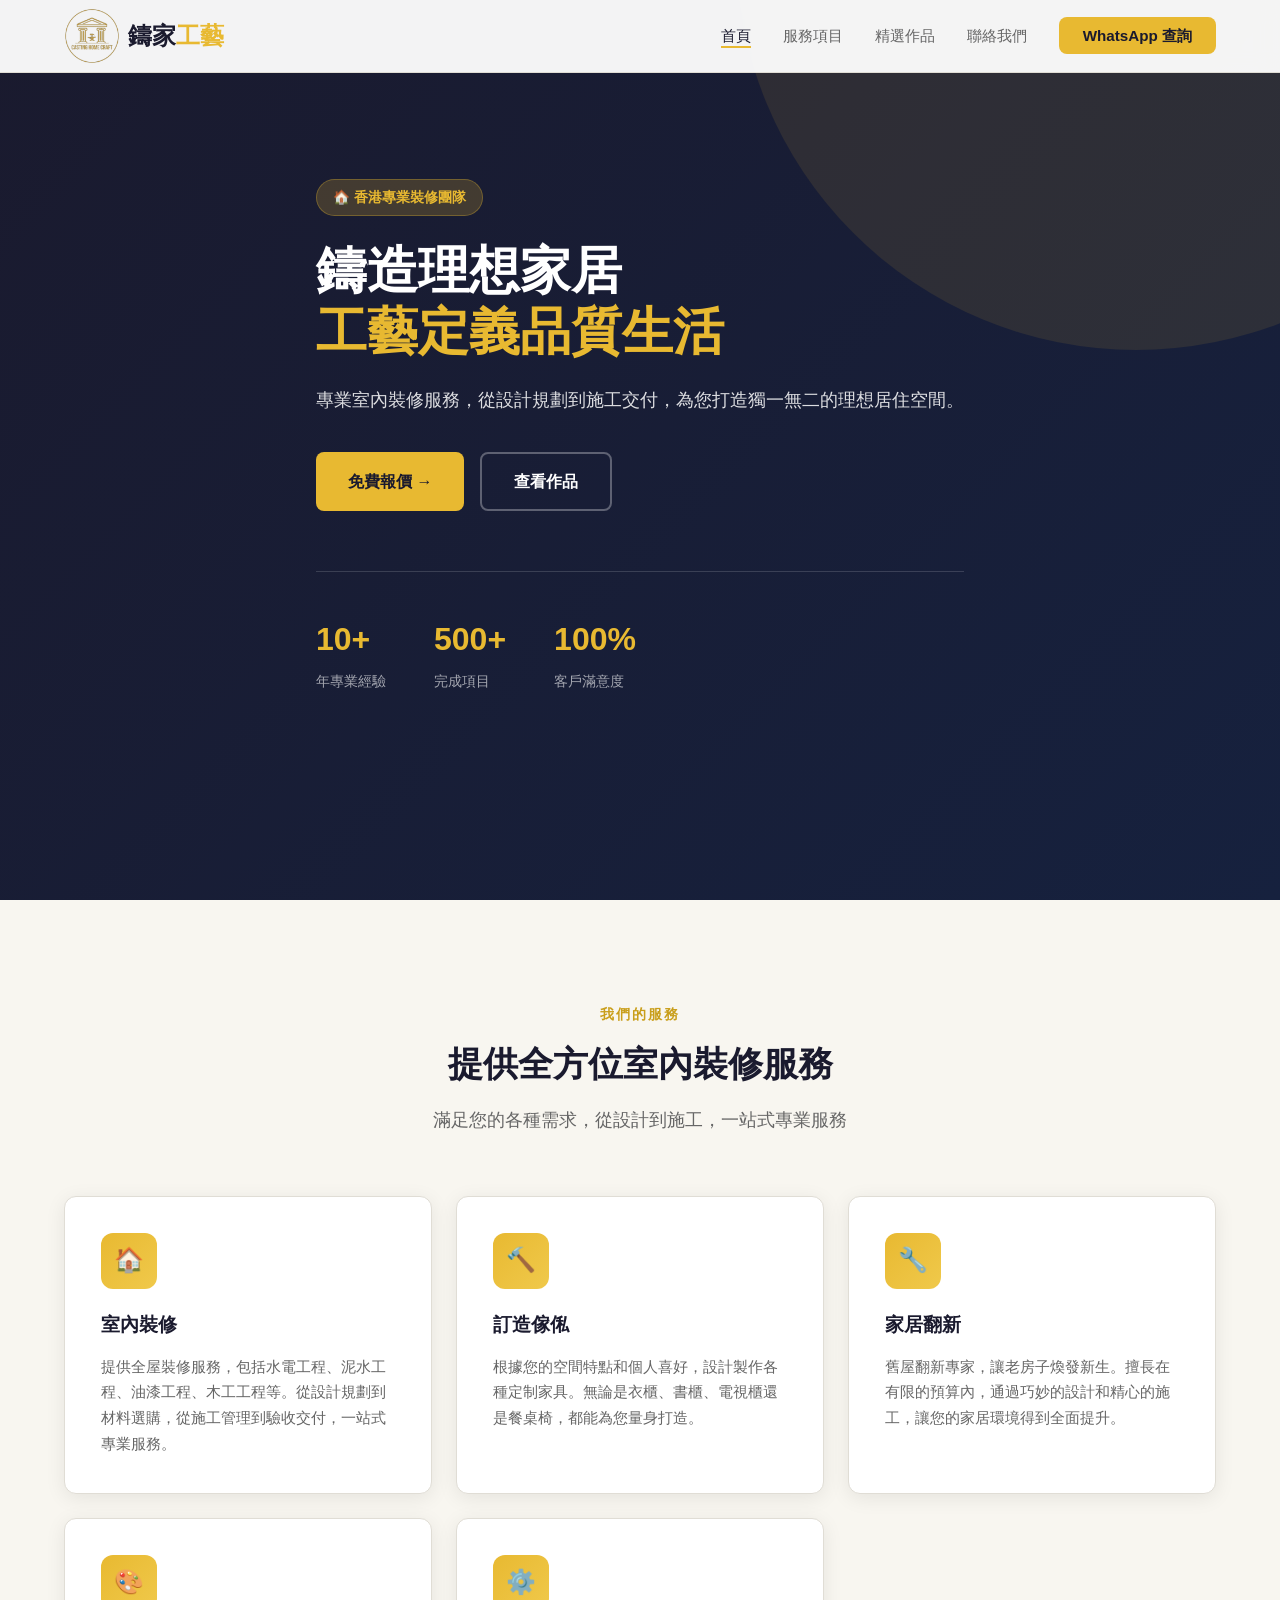
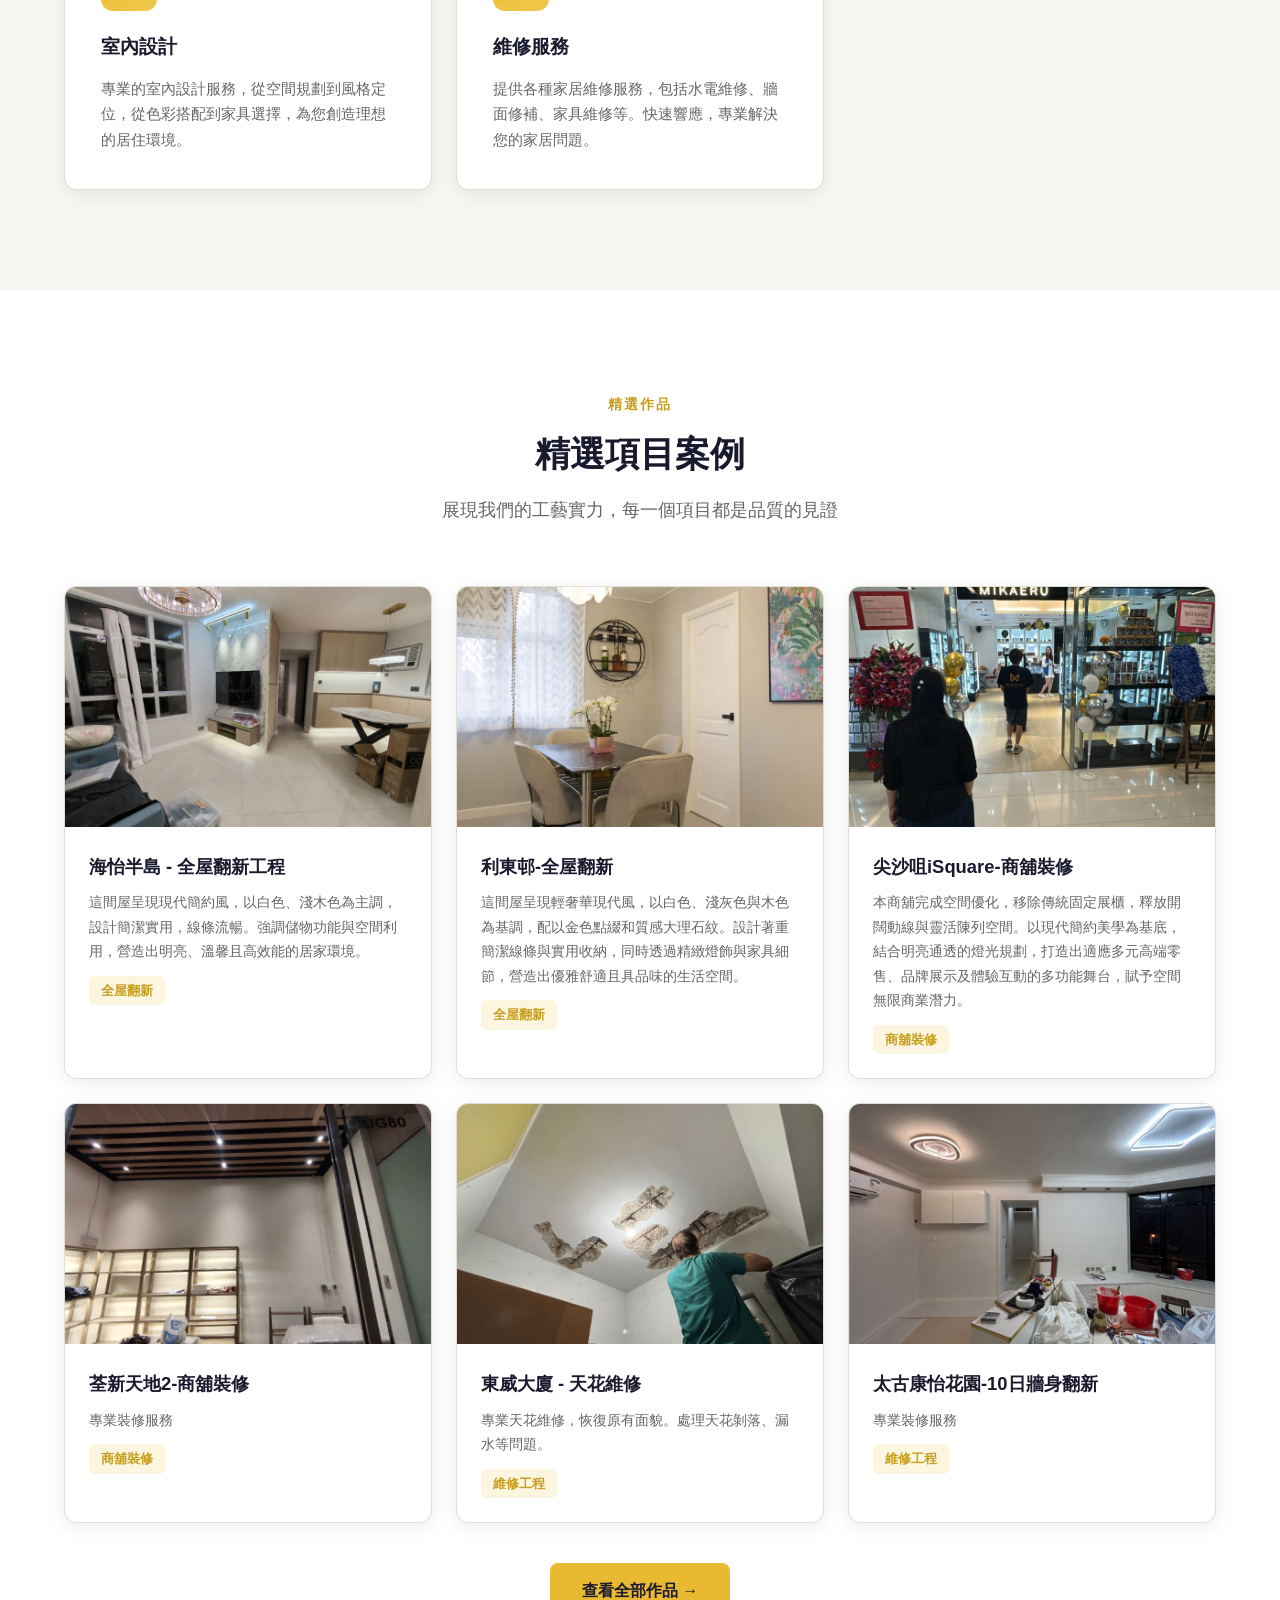
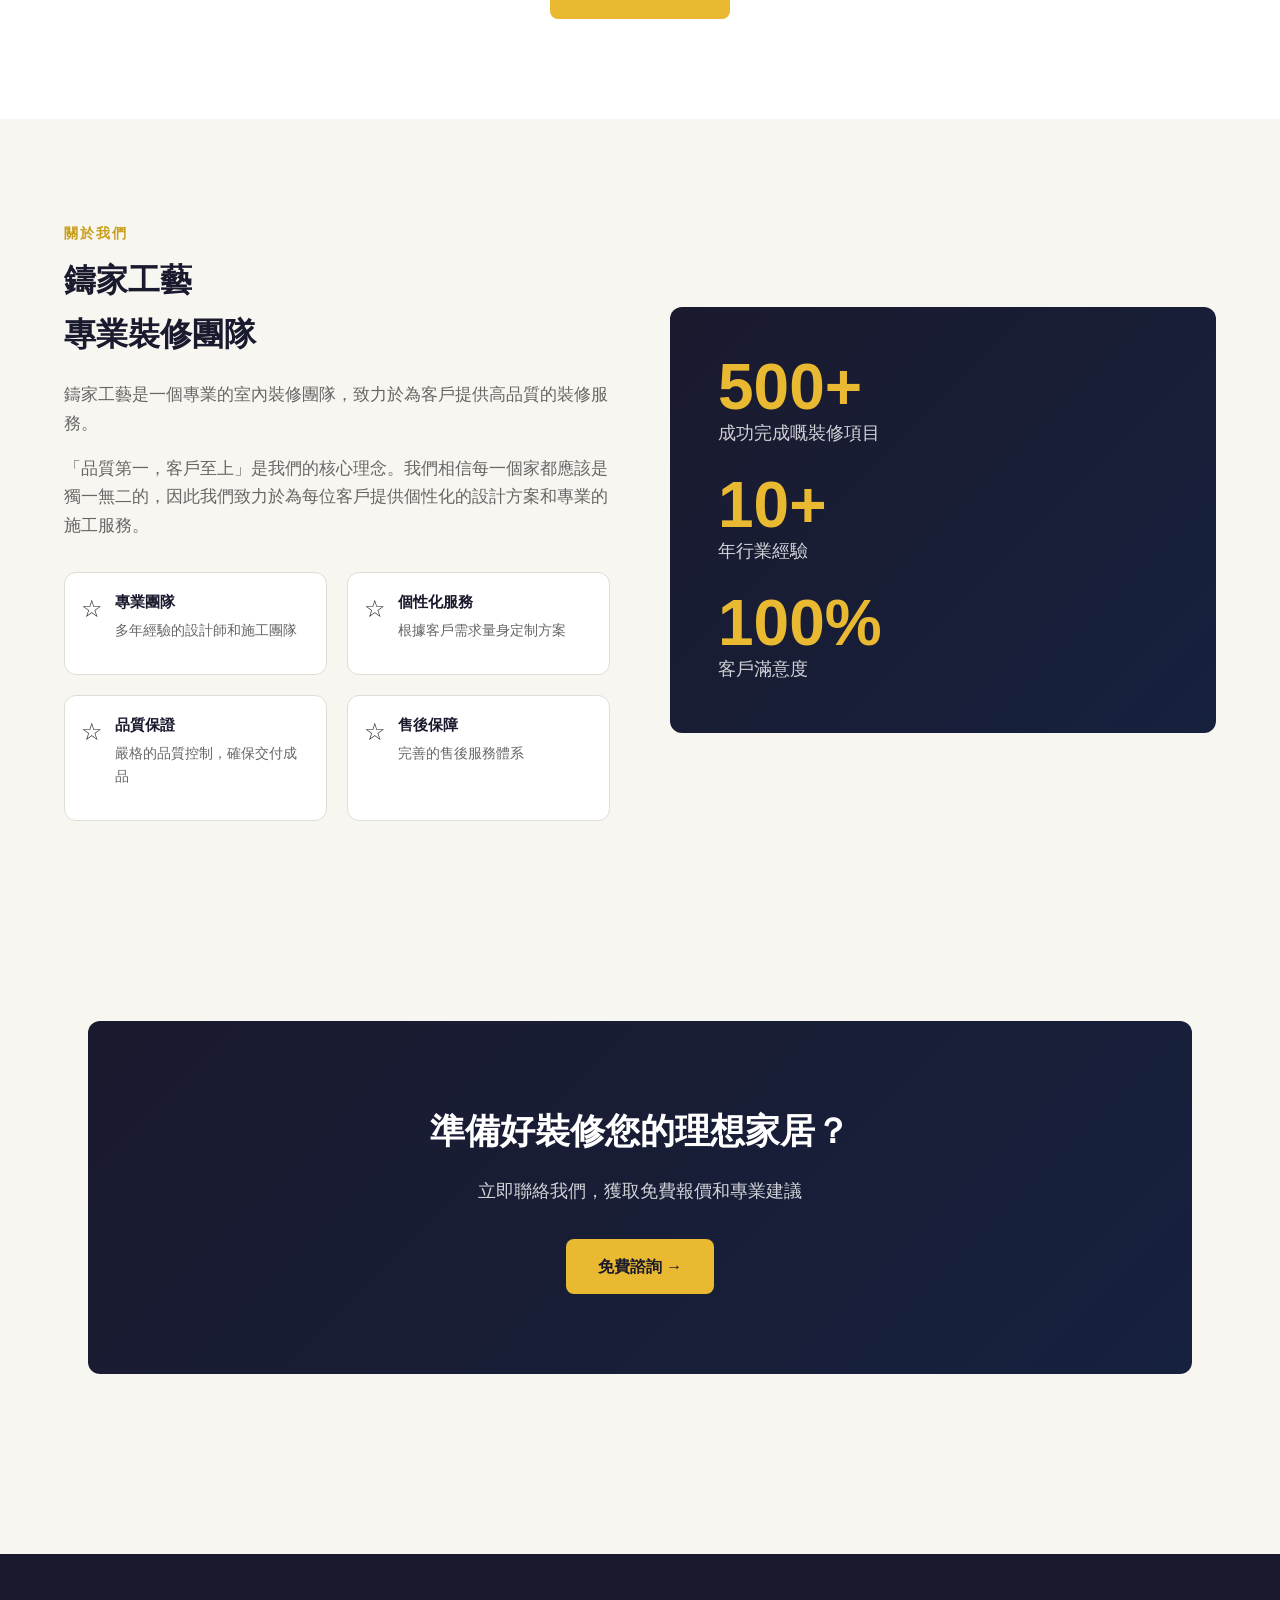
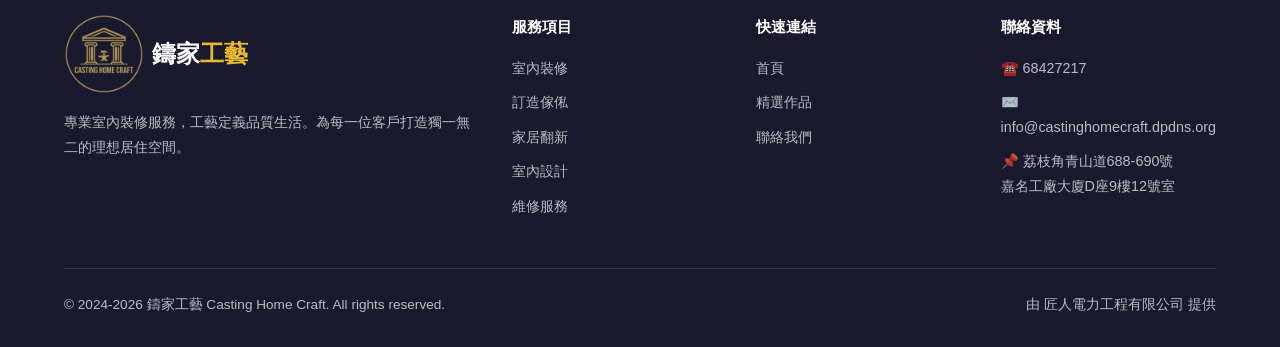
==== index.html @ 6e1695bb "feat: Add shop renovation category to portfolio and homepage" ====
<!DOCTYPE html>
<html lang="zh-Hant">
<head>
  <meta charset="UTF-8">
  <meta name="viewport" content="width=device-width, initial-scale=1.0">
  <title>鑄家工藝 | 專業室內裝修服務，工藝定義品質生活</title>
  <meta name="description" content="鑄家工藝提供專業室內裝修、訂造傢俬、家居翻新、室內設計及維修服務。品質第一，客戶至上。">
  <meta name="keywords" content="室內裝修, 訂造傢俬, 家居翻新, 室內設計, 維修服務, 香港裝修">
  <meta property="og:title" content="鑄家工藝 | 專業室內裝修服務">
  <meta property="og:description" content="工藝定義品質生活 - 專業室內裝修、訂造傢俬、家居翻新">
  <meta property="og:type" content="website">
  <meta property="og:image" content="images/logo.png">
  <link rel="icon" type="image/png" href="images/favicon.png">
  <link rel="stylesheet" href="css/style.css">
</head>
<body>

<!-- Header -->
<header id="header">
  <nav>
    <a href="index.html" class="logo"><img src="images/logo.png" alt="鑄家工藝" style="height:56px;width:auto;"><span style="color:#1a1a2e;font-weight:800;">鑄家<span style="color:#e8b931;">工藝</span></span></a>
    <ul class="nav-links" id="navLinks">
      <li><a href="index.html" class="active">首頁</a></li>
      <li><a href="services.html">服務項目</a></li>
      <li><a href="portfolio.html">精選作品</a></li>
      <li><a href="contact.html">聯絡我們</a></li>
      <li><a href="https://wa.me/85268427217" class="nav-cta" target="_blank">WhatsApp 查詢</a></li>
    </ul>
    <button class="menu-toggle" id="menuToggle" aria-label="選單">
      <span></span><span></span><span></span>
    </button>
  </nav>
</header>

<!-- Hero -->
<section class="hero">
  <div class="container">
    <div class="hero-content">
      <span class="hero-badge">🏠 香港專業裝修團隊</span>
      <h1>鑄造理想家居<br><em>工藝定義品質生活</em></h1>
      <p>專業室內裝修服務，從設計規劃到施工交付，為您打造獨一無二的理想居住空間。</p>
      <div class="hero-buttons">
        <a href="contact.html" class="btn btn-primary">免費報價 →</a>
        <a href="portfolio.html" class="btn btn-outline">查看作品</a>
      </div>
      <div class="hero-stats">
        <div>
          <div class="stat-num">10+</div>
          <div class="stat-label">年專業經驗</div>
        </div>
        <div>
          <div class="stat-num">500+</div>
          <div class="stat-label">完成項目</div>
        </div>
        <div>
          <div class="stat-num">100%</div>
          <div class="stat-label">客戶滿意度</div>
        </div>
      </div>
    </div>
  </div>
</section>

<!-- Services -->
<section id="services">
  <div class="container">
    <div class="section-header">
      <span class="section-tag">我們的服務</span>
      <h2>提供全方位室內裝修服務</h2>
      <p>滿足您的各種需求，從設計到施工，一站式專業服務</p>
    </div>
    <div class="services-grid">
      <div class="service-card">
        <div class="service-icon">🏠</div>
        <h3>室內裝修</h3>
        <p>提供全屋裝修服務，包括水電工程、泥水工程、油漆工程、木工工程等。從設計規劃到材料選購，從施工管理到驗收交付，一站式專業服務。</p>
      </div>
      <div class="service-card">
        <div class="service-icon">🔨</div>
        <h3>訂造傢俬</h3>
        <p>根據您的空間特點和個人喜好，設計製作各種定制家具。無論是衣櫃、書櫃、電視櫃還是餐桌椅，都能為您量身打造。</p>
      </div>
      <div class="service-card">
        <div class="service-icon">🔧</div>
        <h3>家居翻新</h3>
        <p>舊屋翻新專家，讓老房子煥發新生。擅長在有限的預算內，通過巧妙的設計和精心的施工，讓您的家居環境得到全面提升。</p>
      </div>
      <div class="service-card">
        <div class="service-icon">🎨</div>
        <h3>室內設計</h3>
        <p>專業的室內設計服務，從空間規劃到風格定位，從色彩搭配到家具選擇，為您創造理想的居住環境。</p>
      </div>
      <div class="service-card">
        <div class="service-icon">⚙️</div>
        <h3>維修服務</h3>
        <p>提供各種家居維修服務，包括水電維修、牆面修補、家具維修等。快速響應，專業解決您的家居問題。</p>
      </div>
    </div>
  </div>
</section>

<!-- Portfolio Preview -->
<section id="portfolio" style="background: white;">
  <div class="container">
    <div class="section-header">
      <span class="section-tag">精選作品</span>
      <h2>精選項目案例</h2>
      <p>展現我們的工藝實力，每一個項目都是品質的見證</p>
    </div>
    <div class="portfolio-grid" id="home-portfolio-grid">
      <!-- 動態載入 -->
    </div>
    <div style="text-align: center; margin-top: 40px;">
      <a href="portfolio.html" class="btn btn-primary">查看全部作品 →</a>
    </div>
  </div>
</section>

<script>
// Load portfolio preview on homepage
fetch('data/portfolio.json')
  .then(r => r.json())
  .then(data => {
    const grid = document.getElementById('home-portfolio-grid');
    if (!grid) return;
    
    // Take first 2 renovation + first 2 shop + first 2 maintenance cases
    const cases = [];
    (data.renovation || []).slice(0, 2).forEach(item => {
      cases.push({ ...item, type: 'renovation' });
    });
    (data.shop || []).slice(0, 2).forEach(item => {
      cases.push({ ...item, type: 'shop' });
    });
    (data.maintenance || []).slice(0, 2).forEach(item => {
      cases.push({ ...item, type: 'maintenance' });
    });
    
    grid.innerHTML = cases.map(item => `
      <a href="case.html?id=${item.id}&type=${item.type}" class="portfolio-card" style="text-decoration:none; color:inherit;">
        <div class="portfolio-img">
          ${item.thumbnail ? `<img src="${item.thumbnail}" alt="${item.title}">` : (item.type === 'shop' ? '🏪' : '🏠')}
        </div>
        <div class="portfolio-info">
          <h3>${item.title}</h3>
          <p>${item.description || '專業裝修服務'}</p>
          <span class="portfolio-tag">${item.type === 'renovation' ? '全屋翻新' : item.type === 'shop' ? '商舖裝修' : '維修工程'}</span>
        </div>
      </a>
    `).join('');
  })
  .catch(err => console.error('Error loading portfolio:', err));
</script>

<!-- About -->
<section id="about">
  <div class="container">
    <div class="about-content">
      <div class="about-text">
        <span class="section-tag">關於我們</span>
        <h2>鑄家工藝<br>專業裝修團隊</h2>
        <p>鑄家工藝是一個專業的室內裝修團隊，致力於為客戶提供高品質的裝修服務。</p>
        <p>「品質第一，客戶至上」是我們的核心理念。我們相信每一個家都應該是獨一無二的，因此我們致力於為每位客戶提供個性化的設計方案和專業的施工服務。</p>
        <div class="about-features">
          <div class="about-feature">
            <span class="about-feature-icon">☆</span>
            <div>
              <h4>專業團隊</h4>
              <p>多年經驗的設計師和施工團隊</p>
            </div>
          </div>
          <div class="about-feature">
            <span class="about-feature-icon">☆</span>
            <div>
              <h4>個性化服務</h4>
              <p>根據客戶需求量身定制方案</p>
            </div>
          </div>
          <div class="about-feature">
            <span class="about-feature-icon">☆</span>
            <div>
              <h4>品質保證</h4>
              <p>嚴格的品質控制，確保交付成品</p>
            </div>
          </div>
          <div class="about-feature">
            <span class="about-feature-icon">☆</span>
            <div>
              <h4>售後保障</h4>
              <p>完善的售後服務體系</p>
            </div>
          </div>
        </div>
      </div>
      <div class="about-visual">
        <div>
          <div class="big-number">500+</div>
          <div class="big-label">成功完成嘅裝修項目</div>
        </div>
        <div>
          <div class="big-number">10+</div>
          <div class="big-label">年行業經驗</div>
        </div>
        <div>
          <div class="big-number">100%</div>
          <div class="big-label">客戶滿意度</div>
        </div>
      </div>
    </div>
  </div>
</section>

<!-- CTA -->
<section>
  <div class="container">
    <div class="cta-section">
      <h2>準備好裝修您的理想家居？</h2>
      <p>立即聯絡我們，獲取免費報價和專業建議</p>
      <a href="contact.html" class="btn btn-primary">免費諮詢 →</a>
    </div>
  </div>
</section>

<!-- Footer -->
<footer>
  <div class="container">
    <div class="footer-grid">
      <div class="footer-brand">
        <div class="logo"><img src="images/logo.png" alt="鑄家工藝" style="height:80px;width:auto;"><span style="color:#ffffff;font-weight:800;">鑄家<span style="color:#e8b931;">工藝</span></span></div>
        <p>專業室內裝修服務，工藝定義品質生活。為每一位客戶打造獨一無二的理想居住空間。</p>
      </div>
      <div class="footer-col">
        <h4>服務項目</h4>
        <a href="services.html">室內裝修</a>
        <a href="services.html">訂造傢俬</a>
        <a href="services.html">家居翻新</a>
        <a href="services.html">室內設計</a>
        <a href="services.html">維修服務</a>
      </div>
      <div class="footer-col">
        <h4>快速連結</h4>
        <a href="index.html">首頁</a>
        <a href="portfolio.html">精選作品</a>
        <a href="contact.html">聯絡我們</a>
      </div>
      <div class="footer-col">
        <h4>聯絡資料</h4>
        <a href="tel:+85268427217">☎️ 68427217</a>
        <a href="mailto:info@castinghomecraft.dpdns.org">✉️ info@castinghomecraft.dpdns.org</a>
        <a>📌 荔枝角青山道688-690號<br>嘉名工廠大廈D座9樓12號室</a>
      </div>
    </div>
    <div class="footer-bottom">
      <span>© 2024-2026 鑄家工藝 Casting Home Craft. All rights reserved.</span>
      <span>由 匠人電力工程有限公司 提供</span>
    </div>
  </div>
</footer>

<script>
// Mobile menu toggle
const menuToggle = document.getElementById('menuToggle');
const navLinks = document.getElementById('navLinks');
menuToggle.addEventListener('click', () => navLinks.classList.toggle('open'));

// Header scroll effect
window.addEventListener('scroll', () => {
  document.getElementById('header').classList.toggle('scrolled', window.scrollY > 50);
});
</script>

</body>
</html>
---- css/style.css ----
/* ===== Reset & Base ===== */
*, *::before, *::after { box-sizing: border-box; margin: 0; padding: 0; }

:root {
  --primary: #1a1a2e;
  --accent: #e8b931;
  --accent-dark: #c99e1a;
  --bg: #f8f6f0;
  --card: #ffffff;
  --text: #333333;
  --text-light: #666666;
  --border: #e0ddd5;
  --radius: 12px;
  --shadow: 0 4px 20px rgba(0,0,0,0.08);
  --max-w: 1200px;
}

html { scroll-behavior: smooth; }

body {
  font-family: -apple-system, BlinkMacSystemFont, "Segoe UI", "PingFang HK", "Microsoft JhengHei", sans-serif;
  background: var(--bg);
  color: var(--text);
  line-height: 1.7;
  -webkit-font-smoothing: antialiased;
}

a { color: inherit; text-decoration: none; }
img { max-width: 100%; display: block; }
ul { list-style: none; }

.container { max-width: var(--max-w); margin: 0 auto; padding: 0 24px; }

/* ===== Header / Nav ===== */
header {
  position: fixed; top: 0; left: 0; right: 0; z-index: 1000;
  background: rgba(255,255,255,0.95);
  backdrop-filter: blur(10px);
  border-bottom: 1px solid var(--border);
  transition: box-shadow 0.3s;
}
header.scrolled { box-shadow: 0 2px 20px rgba(0,0,0,0.1); }

nav {
  display: flex; align-items: center; justify-content: space-between;
  height: 72px; max-width: var(--max-w); margin: 0 auto; padding: 0 24px;
}

.logo {
  font-size: 1.5rem; font-weight: 800; color: var(--primary);
  display: flex; align-items: center; gap: 8px;
}
.logo span { color: var(--accent); }

.nav-links { display: flex; gap: 32px; align-items: center; }
.nav-links a {
  font-size: 0.95rem; font-weight: 500; color: var(--text-light);
  transition: color 0.2s; position: relative;
}
.nav-links a:hover, .nav-links a.active { color: var(--primary); }
.nav-links a::after {
  content: ''; position: absolute; bottom: -4px; left: 0; right: 0;
  height: 2px; background: var(--accent); transform: scaleX(0);
  transition: transform 0.2s;
}
.nav-links a:hover::after, .nav-links a.active::after { transform: scaleX(1); }

.nav-cta {
  background: var(--accent); color: var(--primary) !important;
  padding: 10px 24px; border-radius: 8px; font-weight: 600 !important;
  transition: background 0.2s, transform 0.2s;
}
.nav-cta:hover { background: var(--accent-dark); transform: translateY(-1px); }
.nav-cta::after { display: none !important; }

/* Mobile menu */
.menu-toggle { display: none; background: none; border: none; cursor: pointer; padding: 8px; }
.menu-toggle span {
  display: block; width: 24px; height: 2px; background: var(--primary);
  margin: 6px 0; transition: 0.3s;
}

/* ===== Hero ===== */
.hero {
  min-height: 100vh; display: flex; align-items: center;
  background: linear-gradient(135deg, var(--primary) 0%, #16213e 100%);
  color: white; position: relative; overflow: hidden;
  padding-top: 72px;
}
.hero::before {
  content: ''; position: absolute; top: -50%; right: -20%;
  width: 800px; height: 800px; border-radius: 50%;
  background: rgba(232, 185, 49, 0.1);
}
.hero-content { position: relative; z-index: 1; max-width: 650px; }
.hero-badge {
  display: inline-block; background: rgba(232,185,49,0.2);
  color: var(--accent); padding: 6px 16px; border-radius: 20px;
  font-size: 0.85rem; font-weight: 600; margin-bottom: 24px;
  border: 1px solid rgba(232,185,49,0.3);
}
.hero h1 { font-size: 3.2rem; font-weight: 800; line-height: 1.2; margin-bottom: 20px; }
.hero h1 em { font-style: normal; color: var(--accent); }
.hero p { font-size: 1.15rem; opacity: 0.85; margin-bottom: 36px; line-height: 1.8; }
.hero-buttons { display: flex; gap: 16px; flex-wrap: wrap; }

.btn {
  display: inline-flex; align-items: center; gap: 8px;
  padding: 14px 32px; border-radius: 8px; font-weight: 600;
  font-size: 1rem; transition: all 0.2s; cursor: pointer; border: none;
}
.btn-primary { background: var(--accent); color: var(--primary); }
.btn-primary:hover { background: var(--accent-dark); transform: translateY(-2px); box-shadow: 0 8px 25px rgba(232,185,49,0.3); }
.btn-outline { background: transparent; color: white; border: 2px solid rgba(255,255,255,0.3); }
.btn-outline:hover { border-color: var(--accent); color: var(--accent); }

.hero-stats {
  display: flex; gap: 48px; margin-top: 60px; padding-top: 40px;
  border-top: 1px solid rgba(255,255,255,0.15);
}
.hero-stats .stat-num { font-size: 2rem; font-weight: 800; color: var(--accent); }
.hero-stats .stat-label { font-size: 0.85rem; opacity: 0.6; margin-top: 4px; }

/* ===== Sections ===== */
section { padding: 100px 0; }
.section-header { text-align: center; margin-bottom: 60px; }
.section-header h2 { font-size: 2.2rem; font-weight: 800; color: var(--primary); margin-bottom: 12px; }
.section-header p { color: var(--text-light); font-size: 1.1rem; max-width: 600px; margin: 0 auto; }
.section-tag {
  display: inline-block; color: var(--accent-dark); font-weight: 700;
  font-size: 0.85rem; text-transform: uppercase; letter-spacing: 2px; margin-bottom: 8px;
}

/* ===== Services ===== */
.services-grid {
  display: grid; grid-template-columns: repeat(auto-fit, minmax(300px, 1fr));
  gap: 24px;
}
.service-card {
  background: var(--card); border-radius: var(--radius); padding: 36px;
  box-shadow: var(--shadow); border: 1px solid var(--border);
  transition: transform 0.3s, box-shadow 0.3s;
}
.service-card:hover { transform: translateY(-4px); box-shadow: 0 8px 30px rgba(0,0,0,0.12); }
.service-icon {
  width: 56px; height: 56px; background: linear-gradient(135deg, var(--accent), #f0c94b);
  border-radius: 12px; display: flex; align-items: center; justify-content: center;
  font-size: 1.5rem; margin-bottom: 20px;
}
.service-card h3 { font-size: 1.2rem; font-weight: 700; margin-bottom: 12px; color: var(--primary); }
.service-card p { color: var(--text-light); font-size: 0.95rem; line-height: 1.7; }

/* ===== Portfolio ===== */
.portfolio-grid {
  display: grid; grid-template-columns: repeat(auto-fit, minmax(350px, 1fr));
  gap: 24px;
}
.portfolio-card {
  border-radius: var(--radius); overflow: hidden; background: var(--card);
  box-shadow: var(--shadow); border: 1px solid var(--border);
  transition: transform 0.3s;
}
.portfolio-card:hover { transform: translateY(-4px); }
.portfolio-img {
  height: 240px; background: linear-gradient(135deg, #ddd 0%, #ccc 100%);
  display: flex; align-items: center; justify-content: center;
  font-size: 3rem; color: #999; position: relative; overflow: hidden;
}
.portfolio-img img { width: 100%; height: 100%; object-fit: cover; }
.portfolio-info { padding: 24px; }
.portfolio-info h3 { font-size: 1.15rem; font-weight: 700; margin-bottom: 8px; color: var(--primary); }
.portfolio-info p { color: var(--text-light); font-size: 0.9rem; }
.portfolio-tag {
  display: inline-block; background: rgba(232,185,49,0.15); color: var(--accent-dark);
  padding: 4px 12px; border-radius: 6px; font-size: 0.8rem; font-weight: 600; margin-top: 12px;
}

/* ===== About ===== */
.about-content {
  display: grid; grid-template-columns: 1fr 1fr; gap: 60px; align-items: center;
}
.about-text h2 { font-size: 2rem; font-weight: 800; margin-bottom: 20px; color: var(--primary); }
.about-text p { color: var(--text-light); margin-bottom: 16px; font-size: 1.05rem; }
.about-features { display: grid; grid-template-columns: 1fr 1fr; gap: 20px; margin-top: 32px; }
.about-feature {
  display: flex; align-items: flex-start; gap: 12px;
  padding: 16px; background: var(--card); border-radius: var(--radius);
  border: 1px solid var(--border);
}
.about-feature-icon { font-size: 1.5rem; flex-shrink: 0; }
.about-feature h4 { font-size: 0.95rem; font-weight: 700; color: var(--primary); margin-bottom: 4px; }
.about-feature p { font-size: 0.85rem; color: var(--text-light); }

.about-visual {
  background: linear-gradient(135deg, var(--primary), #16213e);
  border-radius: var(--radius); padding: 48px; color: white;
  display: flex; flex-direction: column; gap: 24px;
}
.about-visual .big-number { font-size: 4rem; font-weight: 800; color: var(--accent); line-height: 1; }
.about-visual .big-label { font-size: 1.1rem; opacity: 0.8; }

/* ===== CTA ===== */
.cta-section {
  background: linear-gradient(135deg, var(--primary), #16213e);
  color: white; text-align: center; border-radius: var(--radius);
  padding: 80px 40px; margin: 0 24px;
}
.cta-section h2 { font-size: 2.2rem; font-weight: 800; margin-bottom: 16px; }
.cta-section p { opacity: 0.8; font-size: 1.1rem; margin-bottom: 32px; max-width: 500px; margin-left: auto; margin-right: auto; }

/* ===== Contact ===== */
.contact-grid {
  display: grid; grid-template-columns: 1fr 1fr; gap: 48px;
}
.contact-info-card {
  background: var(--card); border-radius: var(--radius); padding: 40px;
  box-shadow: var(--shadow); border: 1px solid var(--border);
}
.contact-item { display: flex; gap: 16px; margin-bottom: 28px; }
.contact-item:last-child { margin-bottom: 0; }
.contact-icon {
  width: 48px; height: 48px; background: rgba(232,185,49,0.15);
  border-radius: 10px; display: flex; align-items: center; justify-content: center;
  font-size: 1.2rem; flex-shrink: 0;
}
.contact-item h4 { font-size: 0.85rem; color: var(--text-light); margin-bottom: 4px; }
.contact-item p { font-size: 1rem; font-weight: 600; color: var(--primary); }

.contact-form {
  background: var(--card); border-radius: var(--radius); padding: 40px;
  box-shadow: var(--shadow); border: 1px solid var(--border);
}
.form-group { margin-bottom: 20px; }
.form-group label { display: block; font-weight: 600; margin-bottom: 8px; font-size: 0.9rem; color: var(--primary); }
.form-group input, .form-group textarea, .form-group select {
  width: 100%; padding: 12px 16px; border: 1px solid var(--border);
  border-radius: 8px; font-size: 1rem; font-family: inherit;
  transition: border-color 0.2s; background: var(--bg);
}
.form-group input:focus, .form-group textarea:focus, .form-group select:focus {
  outline: none; border-color: var(--accent);
}
.form-group textarea { resize: vertical; min-height: 120px; }
.form-row { display: grid; grid-template-columns: 1fr 1fr; gap: 16px; }

/* ===== Footer ===== */
footer {
  background: var(--primary); color: rgba(255,255,255,0.7);
  padding: 60px 0 30px; margin-top: 80px;
}
.footer-grid {
  display: grid; grid-template-columns: 2fr 1fr 1fr 1fr; gap: 40px;
  margin-bottom: 40px;
}
.footer-brand .logo { color: white; margin-bottom: 16px; }
.footer-brand p { font-size: 0.9rem; line-height: 1.7; }
.footer-col h4 { color: white; font-size: 0.95rem; margin-bottom: 16px; }
.footer-col a { display: block; font-size: 0.9rem; margin-bottom: 10px; transition: color 0.2s; }
.footer-col a:hover { color: var(--accent); }
.footer-bottom {
  border-top: 1px solid rgba(255,255,255,0.1); padding-top: 24px;
  display: flex; justify-content: space-between; font-size: 0.85rem;
}

/* ===== Responsive ===== */
@media (max-width: 768px) {
  .nav-links { 
    display: none; position: fixed; top: 72px; left: 0; right: 0; bottom: 0;
    background: white; flex-direction: column; padding: 40px 24px;
    gap: 24px; align-items: flex-start;
  }
  .nav-links.open { display: flex; }
  .menu-toggle span:nth-child(1) { transform: rotate(45deg) translate(5px, 6px); }
  .menu-toggle span:nth-child(2) { opacity: 0; }
  .menu-toggle span:nth-child(3) { transform: rotate(-45deg) translate(5px, -6px); }

  .hero h1 { font-size: 2.2rem; }
  .hero-stats { flex-direction: column; gap: 24px; }
  .about-content { grid-template-columns: 1fr; }
  .about-visual { order: -1; }
  .contact-grid { grid-template-columns: 1fr; }
  .form-row { grid-template-columns: 1fr; }
  .footer-grid { grid-template-columns: 1fr 1fr; }
  .footer-bottom { flex-direction: column; gap: 8px; }
  .portfolio-grid { grid-template-columns: 1fr; }
}

@media (max-width: 480px) {
  .hero h1 { font-size: 1.8rem; }
  .hero-buttons { flex-direction: column; }
  .btn { width: 100%; justify-content: center; }
  .footer-grid { grid-template-columns: 1fr; }
  .about-features { grid-template-columns: 1fr; }
}
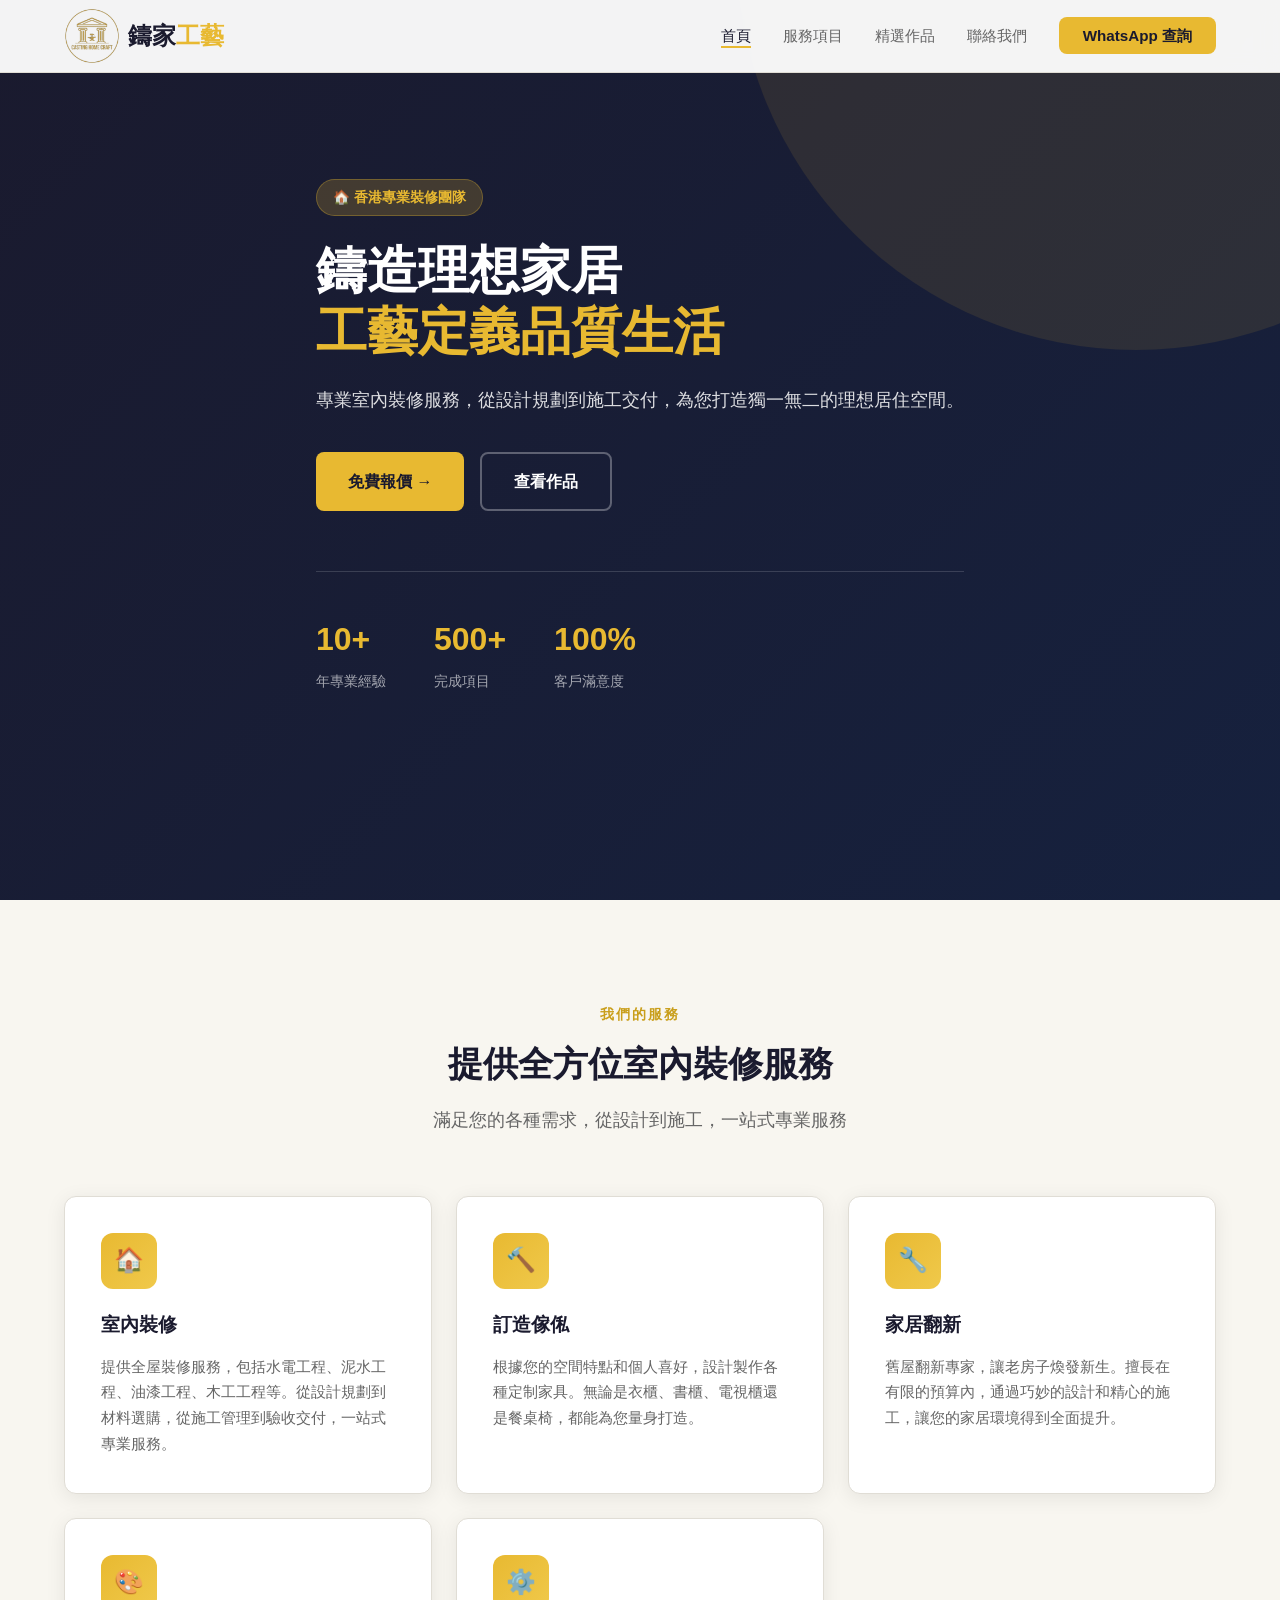
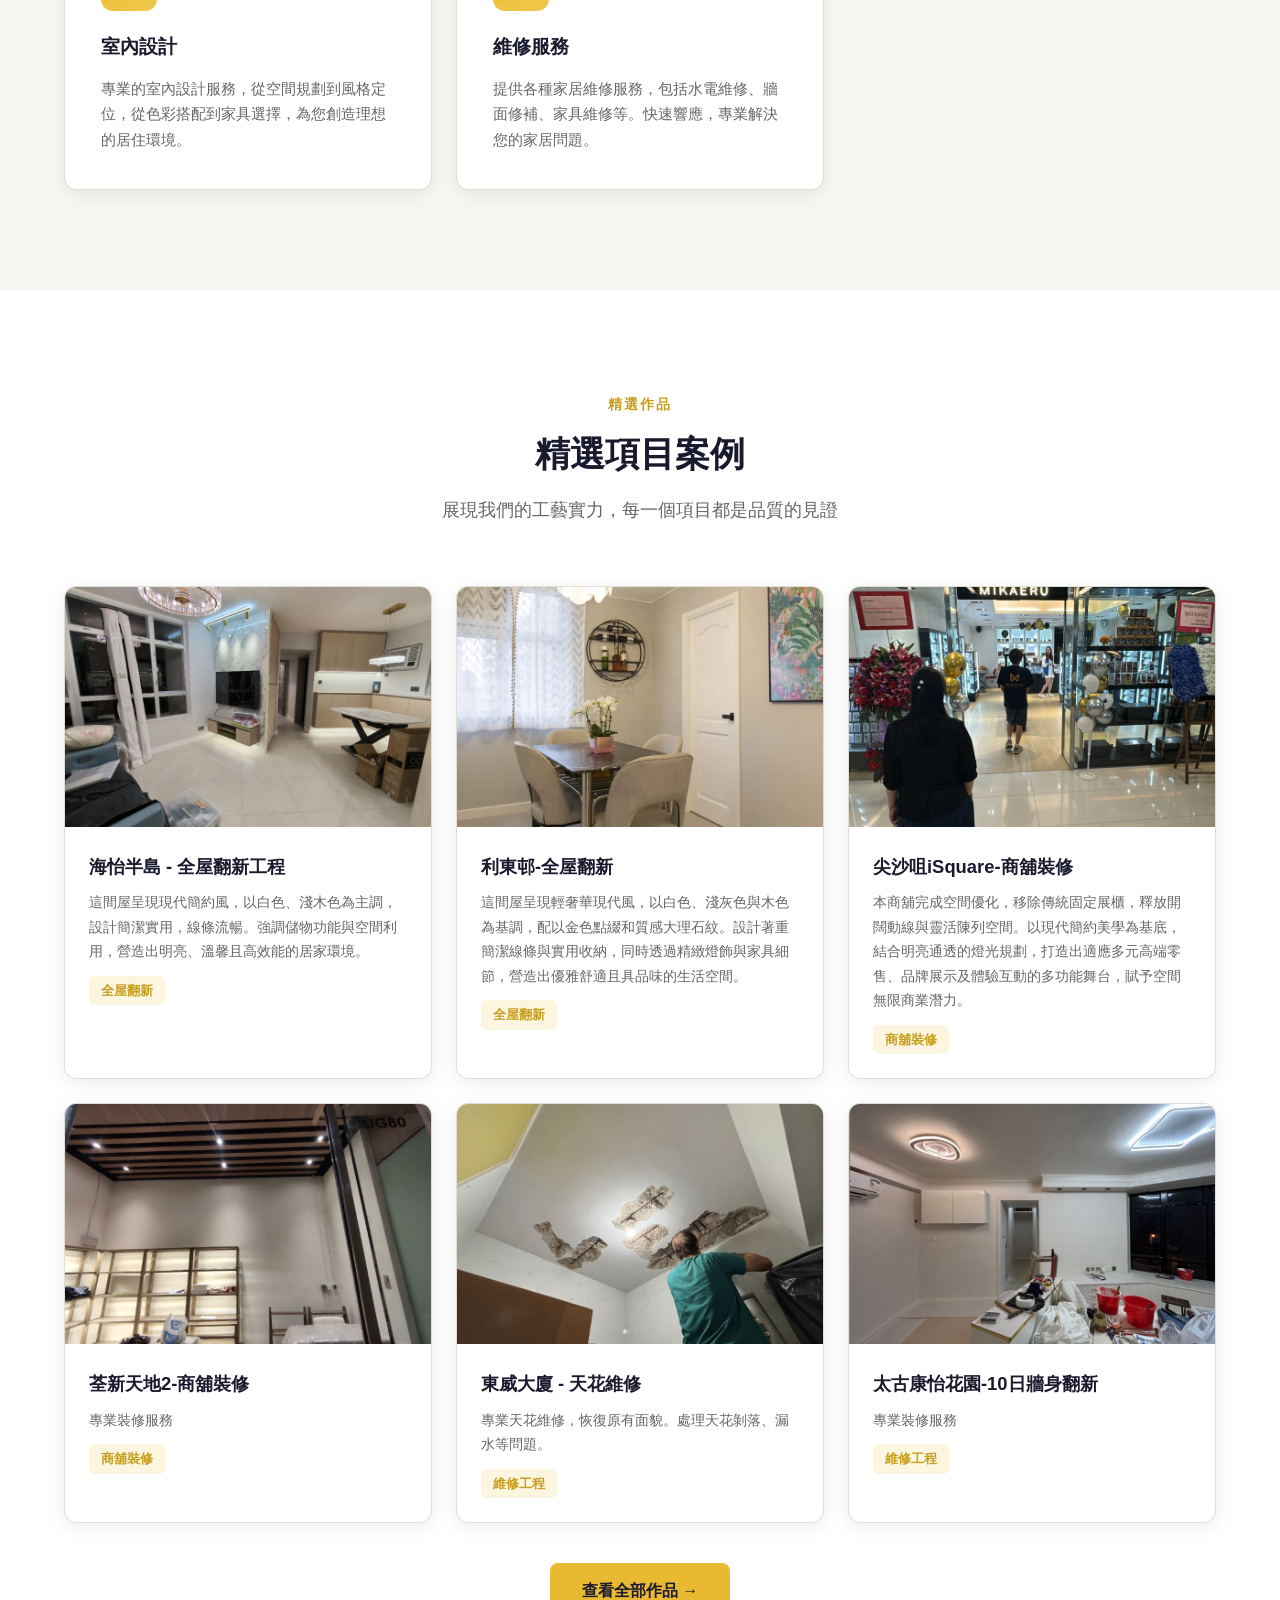
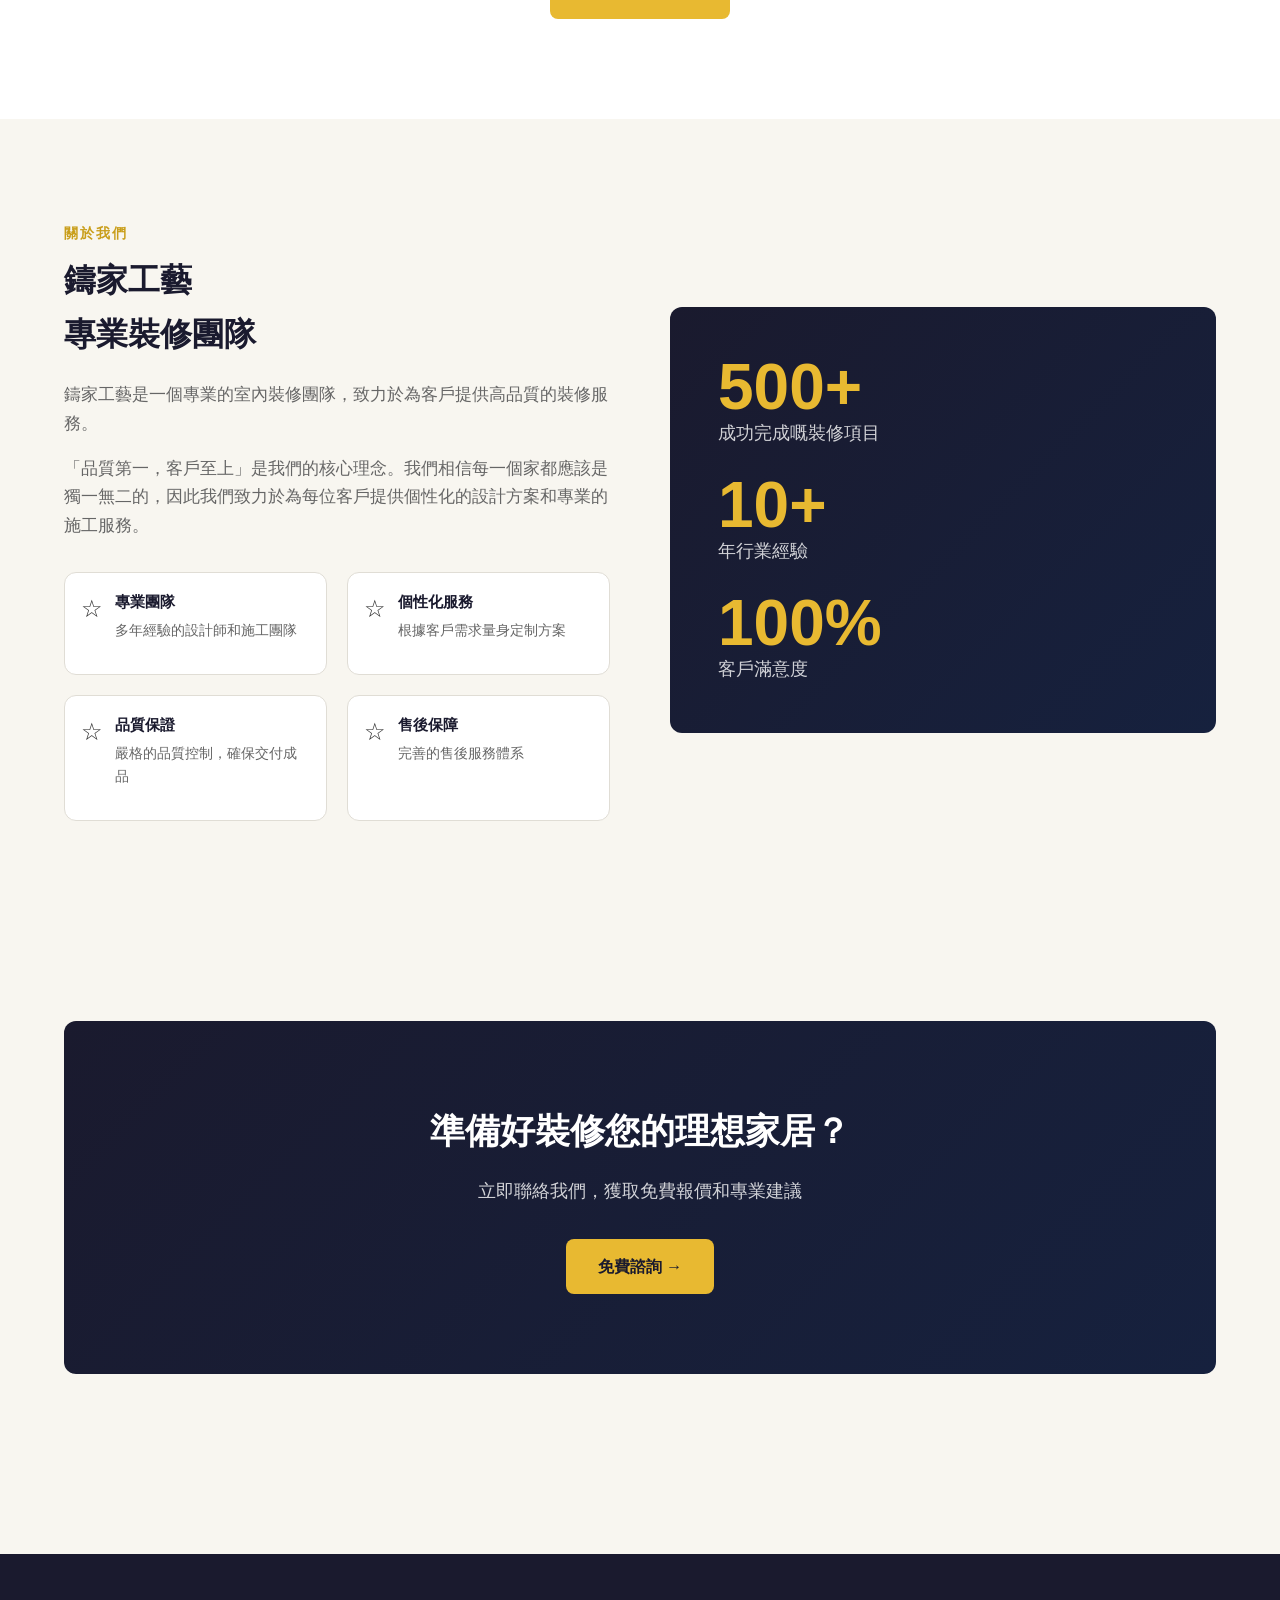
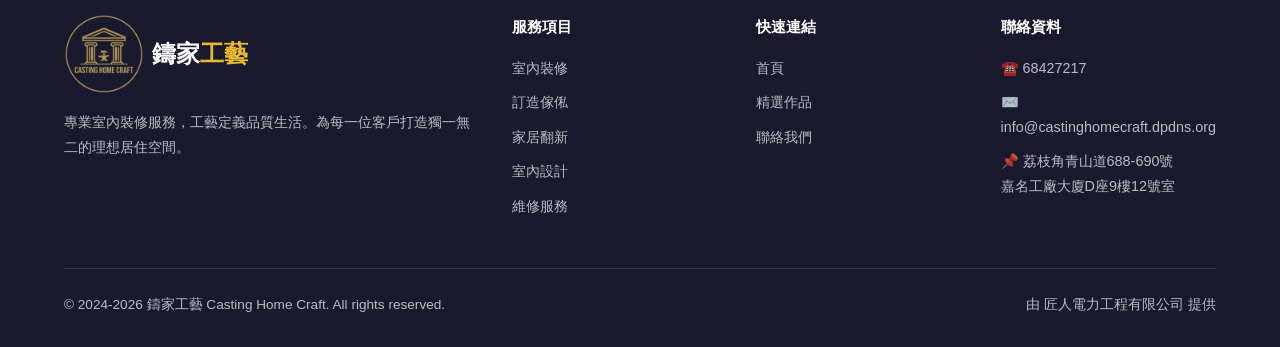
==== commit d51352a0: "fix: Remove X button, close menu by clicking outside" ====
--- a/index.html
+++ b/index.html
@@ -261,7 +261,18 @@
 // Mobile menu toggle
 const menuToggle = document.getElementById('menuToggle');
 const navLinks = document.getElementById('navLinks');
-menuToggle.addEventListener('click', () => navLinks.classList.toggle('open'));
+menuToggle.addEventListener('click', () => {
+  navLinks.classList.toggle('open');
+  menuToggle.classList.toggle('open');
+});
+
+// Close menu when clicking outside
+navLinks.addEventListener('click', (e) => {
+  if (e.target === navLinks) {
+    navLinks.classList.remove('open');
+    menuToggle.classList.remove('open');
+  }
+});
 
 // Header scroll effect
 window.addEventListener('scroll', () => {
--- a/css/style.css
+++ b/css/style.css
@@ -23,6 +23,7 @@
   color: var(--text);
   line-height: 1.7;
   -webkit-font-smoothing: antialiased;
+  overflow-x: hidden;
 }
 
 a { color: inherit; text-decoration: none; }
@@ -74,7 +75,7 @@
 .nav-cta::after { display: none !important; }
 
 /* Mobile menu */
-.menu-toggle { display: none; background: none; border: none; cursor: pointer; padding: 8px; }
+.menu-toggle { display: none; background: none; border: none; cursor: pointer; padding: 8px; position: relative; z-index: 10000; }
 .menu-toggle span {
   display: block; width: 24px; height: 2px; background: var(--primary);
   margin: 6px 0; transition: 0.3s;
@@ -133,7 +134,7 @@
 
 /* ===== Services ===== */
 .services-grid {
-  display: grid; grid-template-columns: repeat(auto-fit, minmax(300px, 1fr));
+  display: grid; grid-template-columns: repeat(auto-fit, minmax(min(300px, 100%), 1fr));
   gap: 24px;
 }
 .service-card {
@@ -152,7 +153,7 @@
 
 /* ===== Portfolio ===== */
 .portfolio-grid {
-  display: grid; grid-template-columns: repeat(auto-fit, minmax(350px, 1fr));
+  display: grid; grid-template-columns: repeat(auto-fit, minmax(min(350px, 100%), 1fr));
   gap: 24px;
 }
 .portfolio-card {
@@ -203,7 +204,7 @@
 .cta-section {
   background: linear-gradient(135deg, var(--primary), #16213e);
   color: white; text-align: center; border-radius: var(--radius);
-  padding: 80px 40px; margin: 0 24px;
+  padding: 80px 40px; margin: 0;
 }
 .cta-section h2 { font-size: 2.2rem; font-weight: 800; margin-bottom: 16px; }
 .cta-section p { opacity: 0.8; font-size: 1.1rem; margin-bottom: 32px; max-width: 500px; margin-left: auto; margin-right: auto; }
@@ -264,15 +265,22 @@
 
 /* ===== Responsive ===== */
 @media (max-width: 768px) {
+  .menu-toggle { display: block; }
+  section { padding: 60px 0; }
+  .portfolio-img { height: 180px; }
+  .cta-section { padding: 50px 24px; }
+  .footer-grid { grid-template-columns: 1fr; }
   .nav-links { 
-    display: none; position: fixed; top: 72px; left: 0; right: 0; bottom: 0;
-    background: white; flex-direction: column; padding: 40px 24px;
-    gap: 24px; align-items: flex-start;
+    display: none !important; visibility: hidden !important; opacity: 0;
+    position: fixed !important; top: 0; left: 0; width: 100vw; height: 100vh;
+    background: #ffffff !important; flex-direction: column; padding: 100px 40px 40px;
+    gap: 28px; align-items: flex-start; z-index: 9999 !important;
+    transition: opacity 0.3s;
   }
-  .nav-links.open { display: flex; }
-  .menu-toggle span:nth-child(1) { transform: rotate(45deg) translate(5px, 6px); }
-  .menu-toggle span:nth-child(2) { opacity: 0; }
-  .menu-toggle span:nth-child(3) { transform: rotate(-45deg) translate(5px, -6px); }
+  .nav-links.open { display: flex !important; visibility: visible !important; opacity: 1; }
+  .menu-toggle.open span:nth-child(1) { transform: rotate(45deg) translate(5px, 6px); }
+  .menu-toggle.open span:nth-child(2) { opacity: 0; }
+  .menu-toggle.open span:nth-child(3) { transform: rotate(-45deg) translate(5px, -6px); }
 
   .hero h1 { font-size: 2.2rem; }
   .hero-stats { flex-direction: column; gap: 24px; }
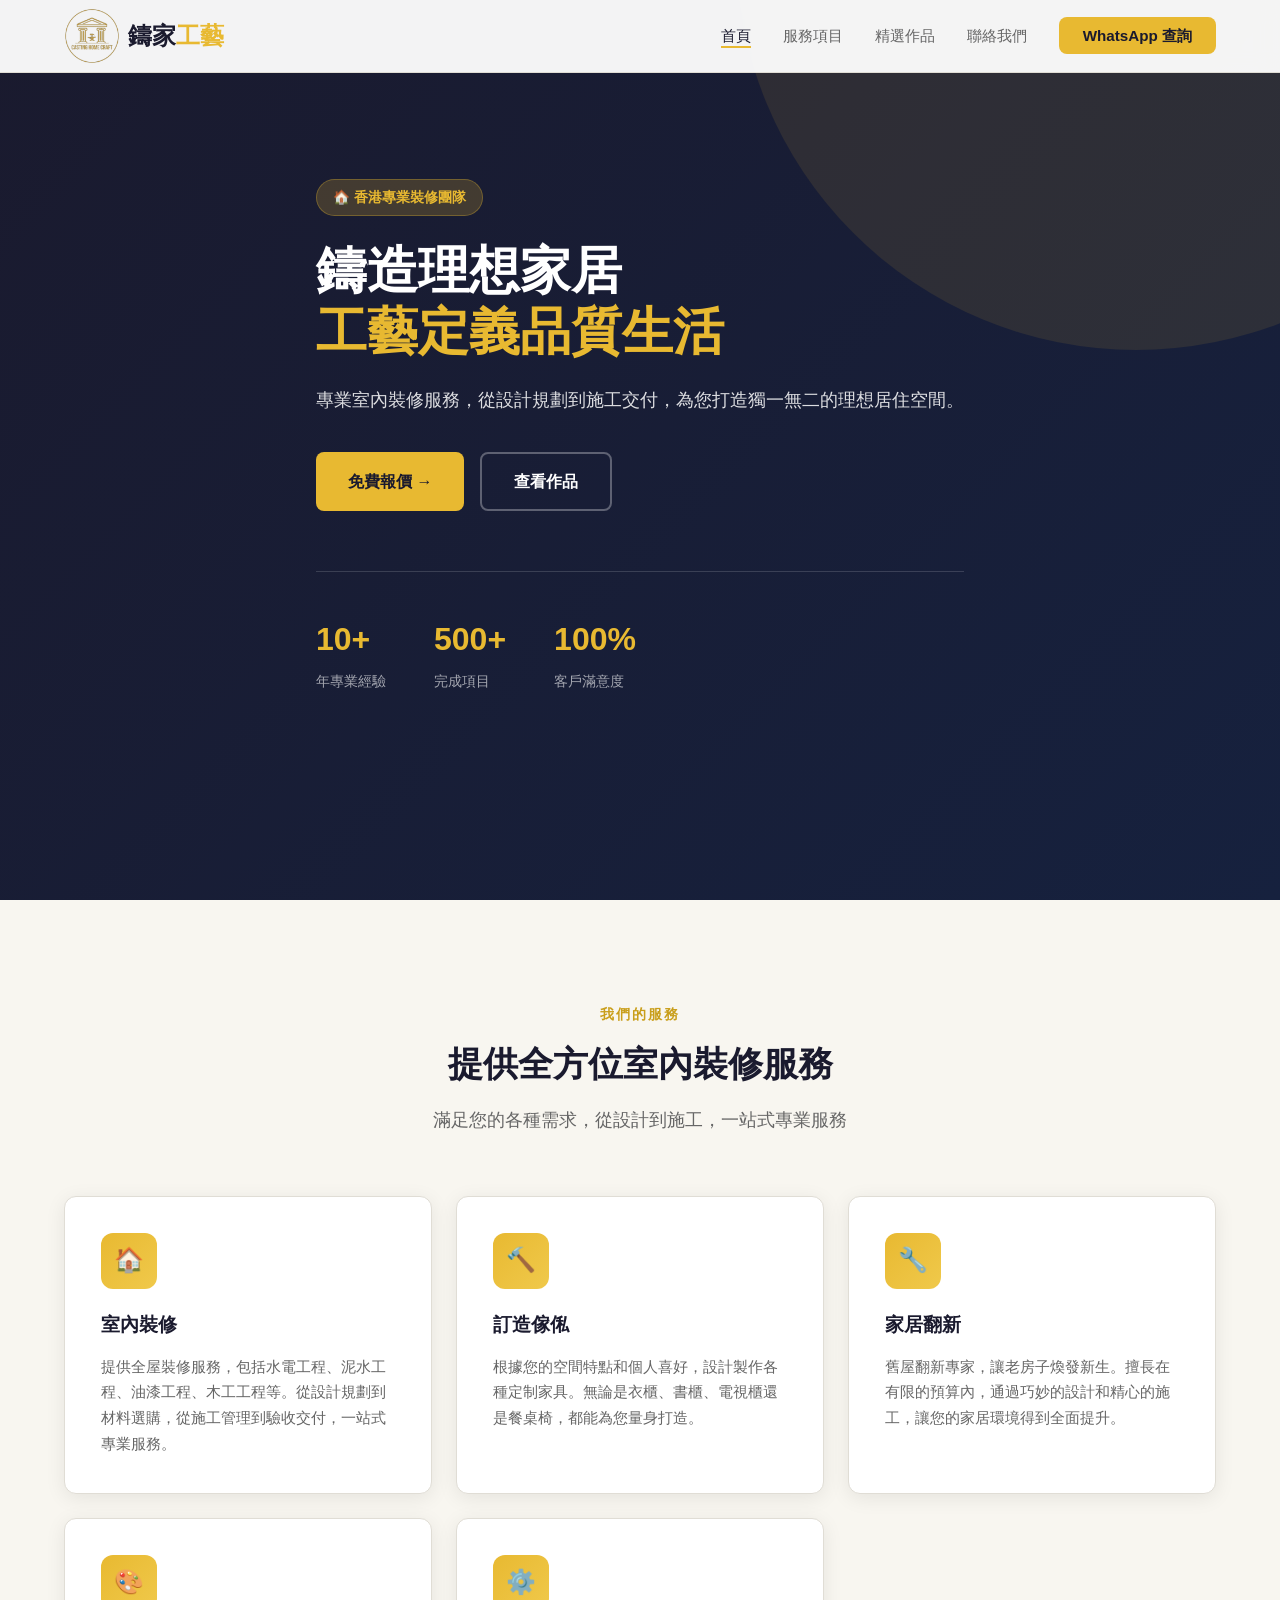
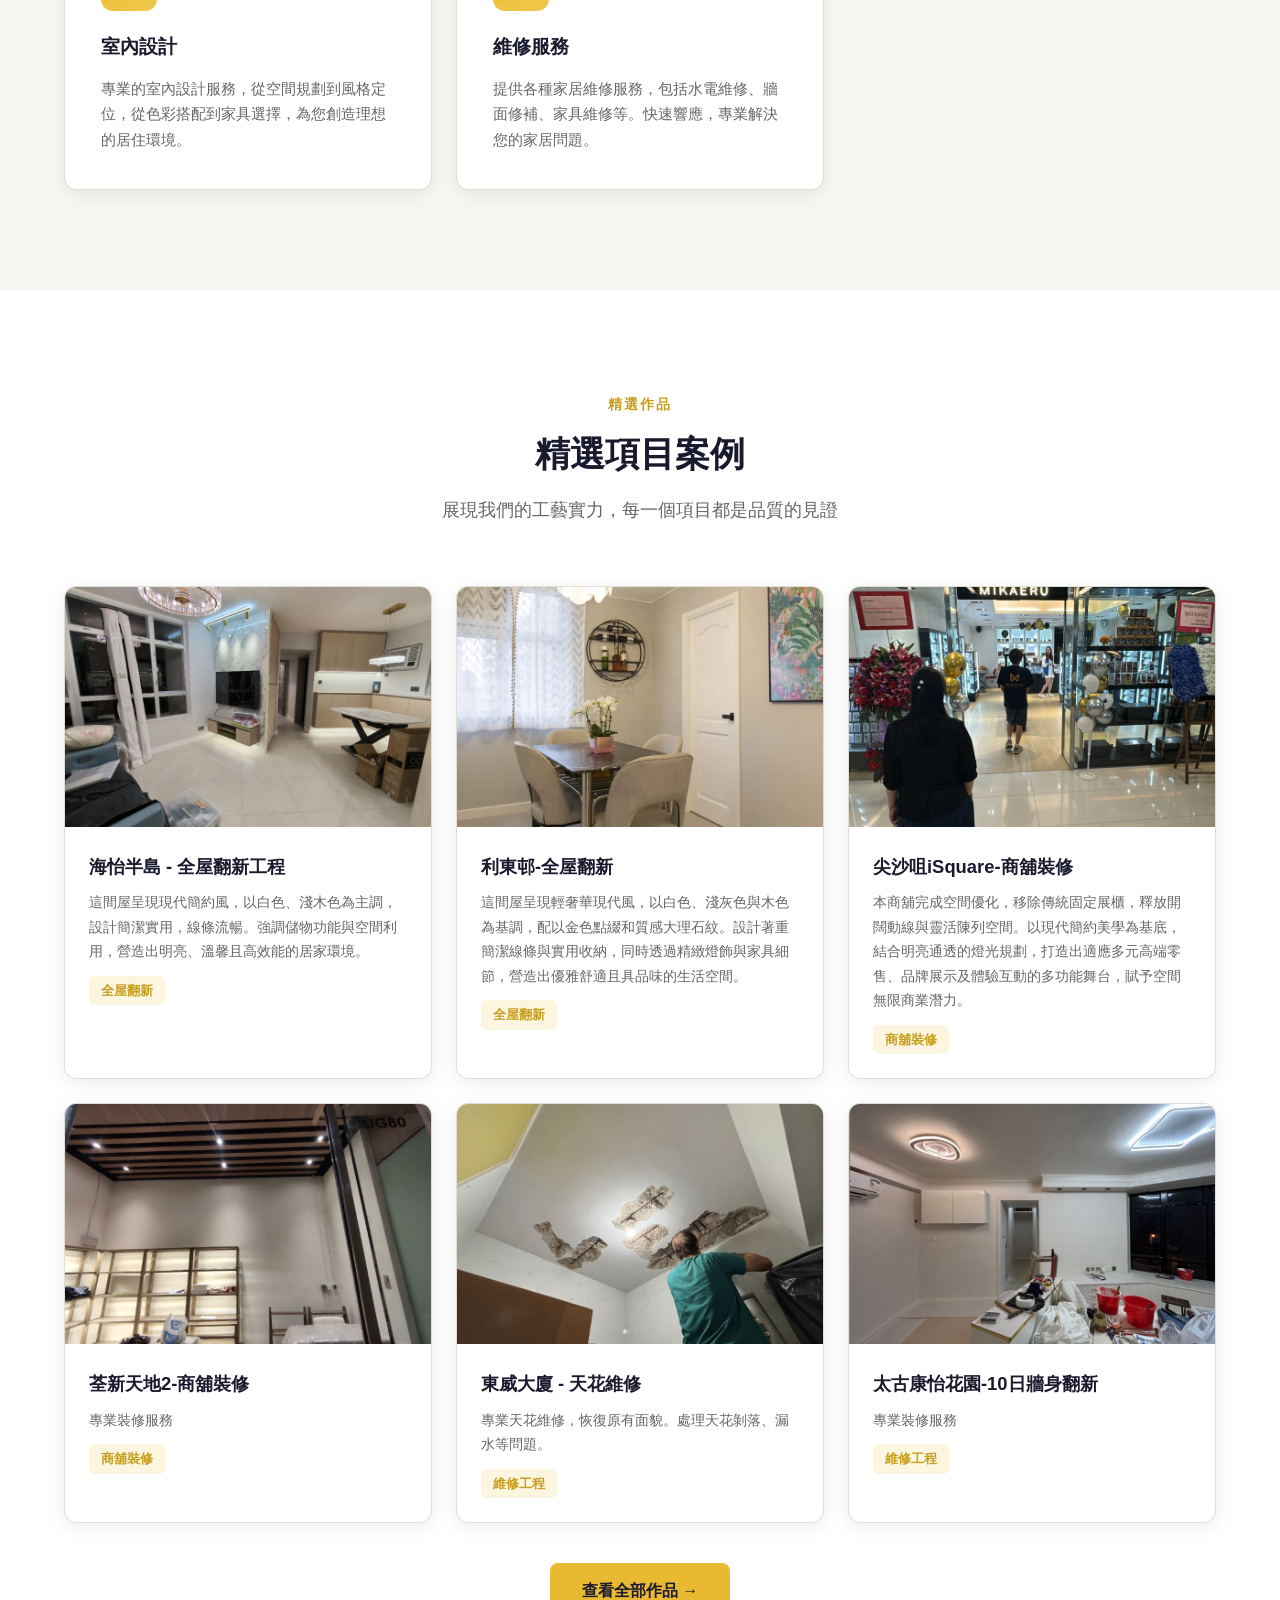
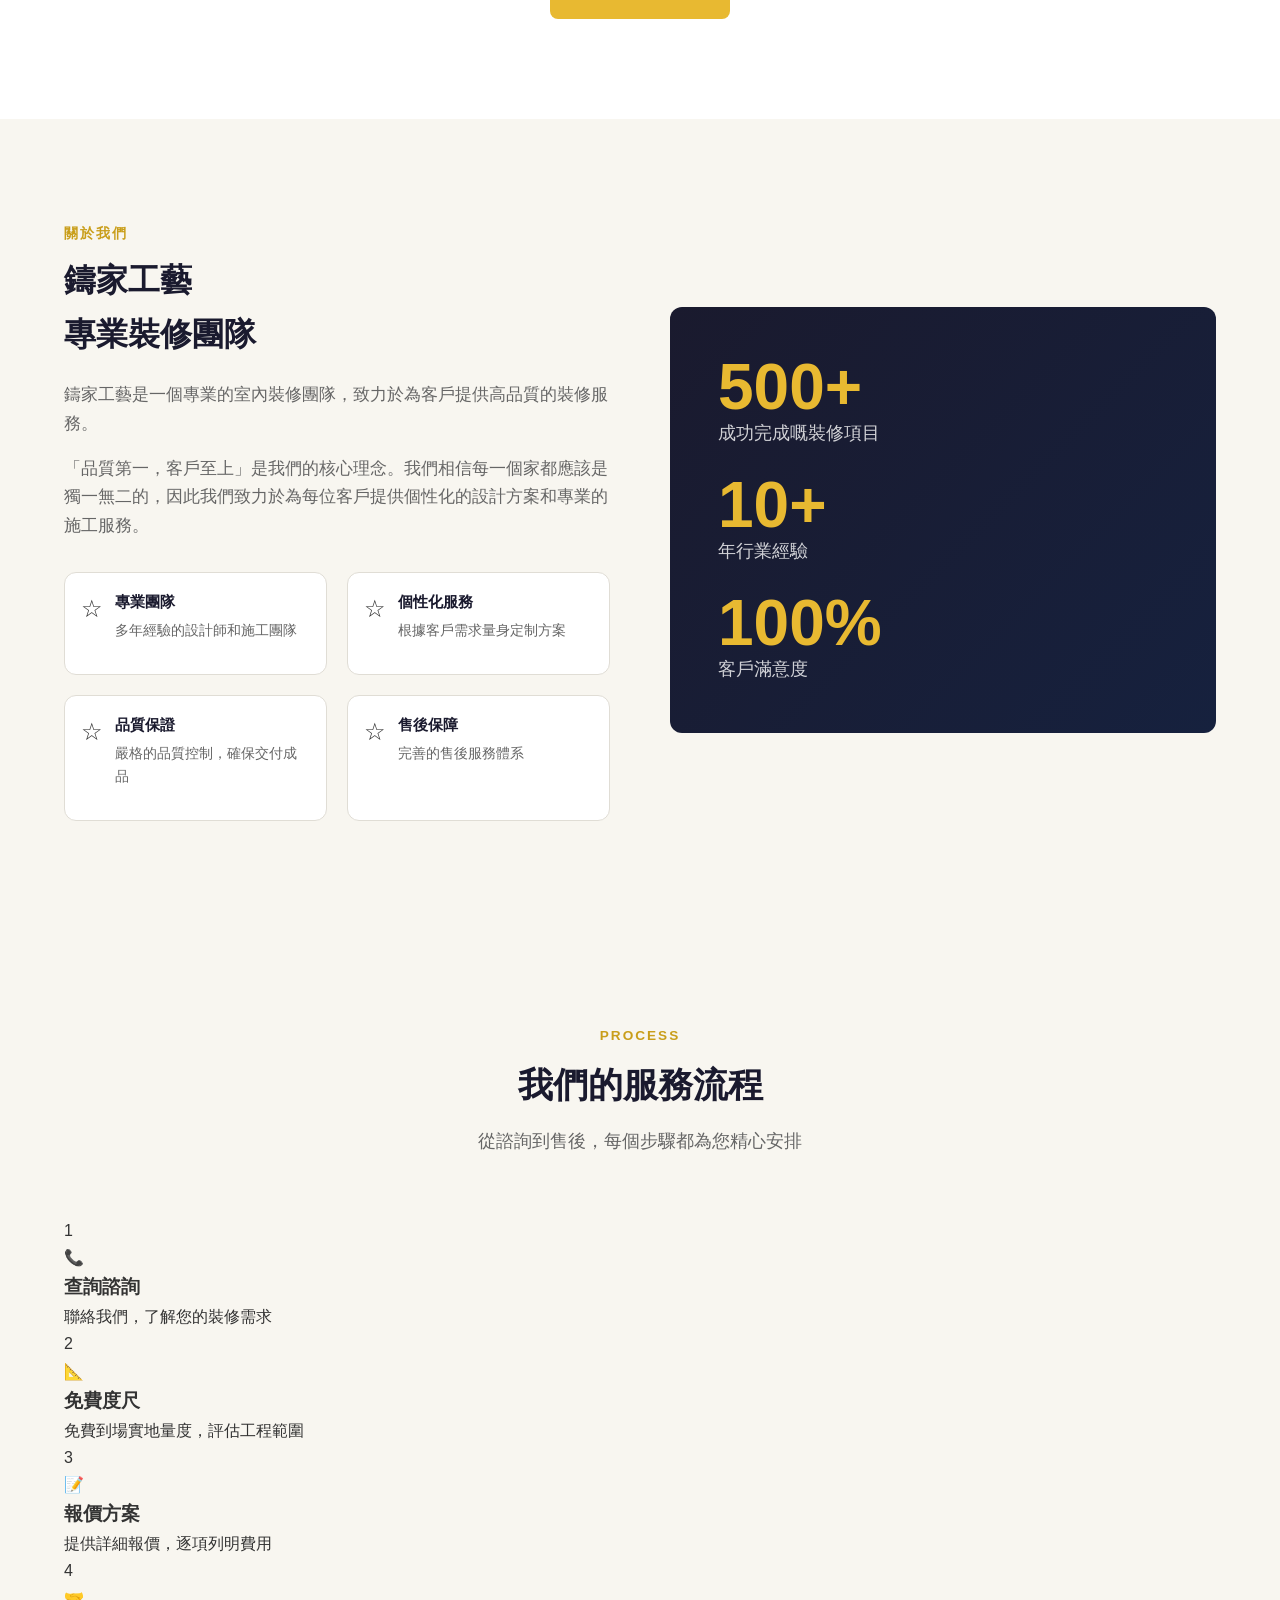
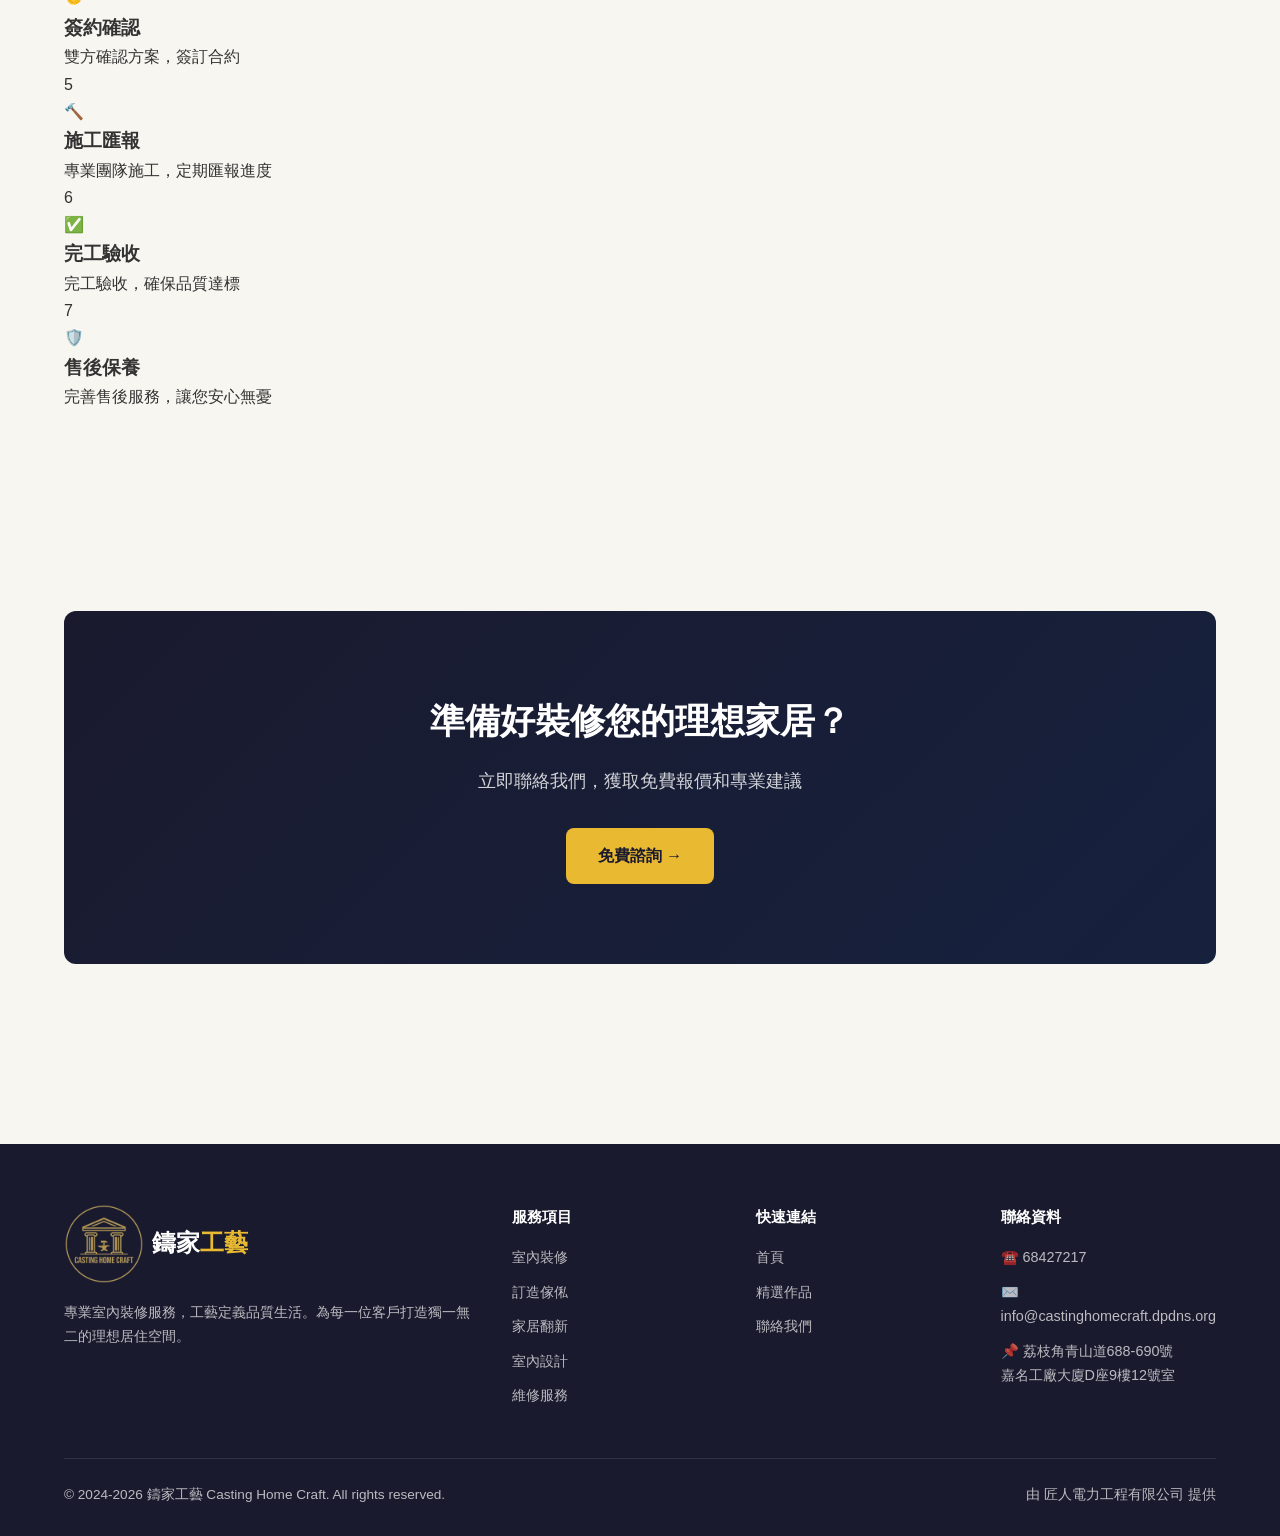
==== commit c789251c: "feat: add 7-step service process section to index + services pages" ====
--- a/index.html
+++ b/index.html
@@ -210,6 +210,61 @@
   </div>
 </section>
 
+<!-- Service Process -->
+<section class="process-section">
+  <div class="container">
+    <div class="section-header">
+      <span class="section-tag">PROCESS</span>
+      <h2>我們的服務流程</h2>
+      <p>從諮詢到售後，每個步驟都為您精心安排</p>
+    </div>
+    <div class="process-grid">
+      <div class="process-step">
+        <div class="process-num">1</div>
+        <div class="process-icon">📞</div>
+        <h3>查詢諮詢</h3>
+        <p>聯絡我們，了解您的裝修需求</p>
+      </div>
+      <div class="process-step">
+        <div class="process-num">2</div>
+        <div class="process-icon">📐</div>
+        <h3>免費度尺</h3>
+        <p>免費到場實地量度，評估工程範圍</p>
+      </div>
+      <div class="process-step">
+        <div class="process-num">3</div>
+        <div class="process-icon">📝</div>
+        <h3>報價方案</h3>
+        <p>提供詳細報價，逐項列明費用</p>
+      </div>
+      <div class="process-step">
+        <div class="process-num">4</div>
+        <div class="process-icon">🤝</div>
+        <h3>簽約確認</h3>
+        <p>雙方確認方案，簽訂合約</p>
+      </div>
+      <div class="process-step">
+        <div class="process-num">5</div>
+        <div class="process-icon">🔨</div>
+        <h3>施工匯報</h3>
+        <p>專業團隊施工，定期匯報進度</p>
+      </div>
+      <div class="process-step">
+        <div class="process-num">6</div>
+        <div class="process-icon">✅</div>
+        <h3>完工驗收</h3>
+        <p>完工驗收，確保品質達標</p>
+      </div>
+      <div class="process-step">
+        <div class="process-num">7</div>
+        <div class="process-icon">🛡️</div>
+        <h3>售後保養</h3>
+        <p>完善售後服務，讓您安心無憂</p>
+      </div>
+    </div>
+  </div>
+</section>
+
 <!-- CTA -->
 <section>
   <div class="container">
--- a/css/style.css
+++ b/css/style.css
@@ -225,7 +225,8 @@
   font-size: 1.2rem; flex-shrink: 0;
 }
 .contact-item h4 { font-size: 0.85rem; color: var(--text-light); margin-bottom: 4px; }
-.contact-item p { font-size: 1rem; font-weight: 600; color: var(--primary); }
+.contact-item p { font-size: 1rem; font-weight: 600; color: var(--primary); overflow-wrap: break-word; word-break: break-word; }
+.contact-item > div { min-width: 0; }
 
 .contact-form {
   background: var(--card); border-radius: var(--radius); padding: 40px;
@@ -274,7 +275,7 @@
     display: none !important; visibility: hidden !important; opacity: 0;
     position: fixed !important; top: 0; left: 0; width: 100vw; height: 100vh;
     background: #ffffff !important; flex-direction: column; padding: 100px 40px 40px;
-    gap: 28px; align-items: flex-start; z-index: 9999 !important;
+    gap: 28px; align-items: center; z-index: 9999 !important;
     transition: opacity 0.3s;
   }
   .nav-links.open { display: flex !important; visibility: visible !important; opacity: 1; }
@@ -283,12 +284,14 @@
   .menu-toggle.open span:nth-child(3) { transform: rotate(-45deg) translate(5px, -6px); }
 
   .hero h1 { font-size: 2.2rem; }
+  .hero::before { display: none; }
   .hero-stats { flex-direction: column; gap: 24px; }
   .about-content { grid-template-columns: 1fr; }
   .about-visual { order: -1; }
-  .contact-grid { grid-template-columns: 1fr; }
+  .contact-grid { display: flex; flex-direction: column; gap: 24px; }
+  .contact-info-card, .contact-form { width: 100%; }
   .form-row { grid-template-columns: 1fr; }
-  .footer-grid { grid-template-columns: 1fr 1fr; }
+  .footer-grid { grid-template-columns: 1fr; }
   .footer-bottom { flex-direction: column; gap: 8px; }
   .portfolio-grid { grid-template-columns: 1fr; }
 }
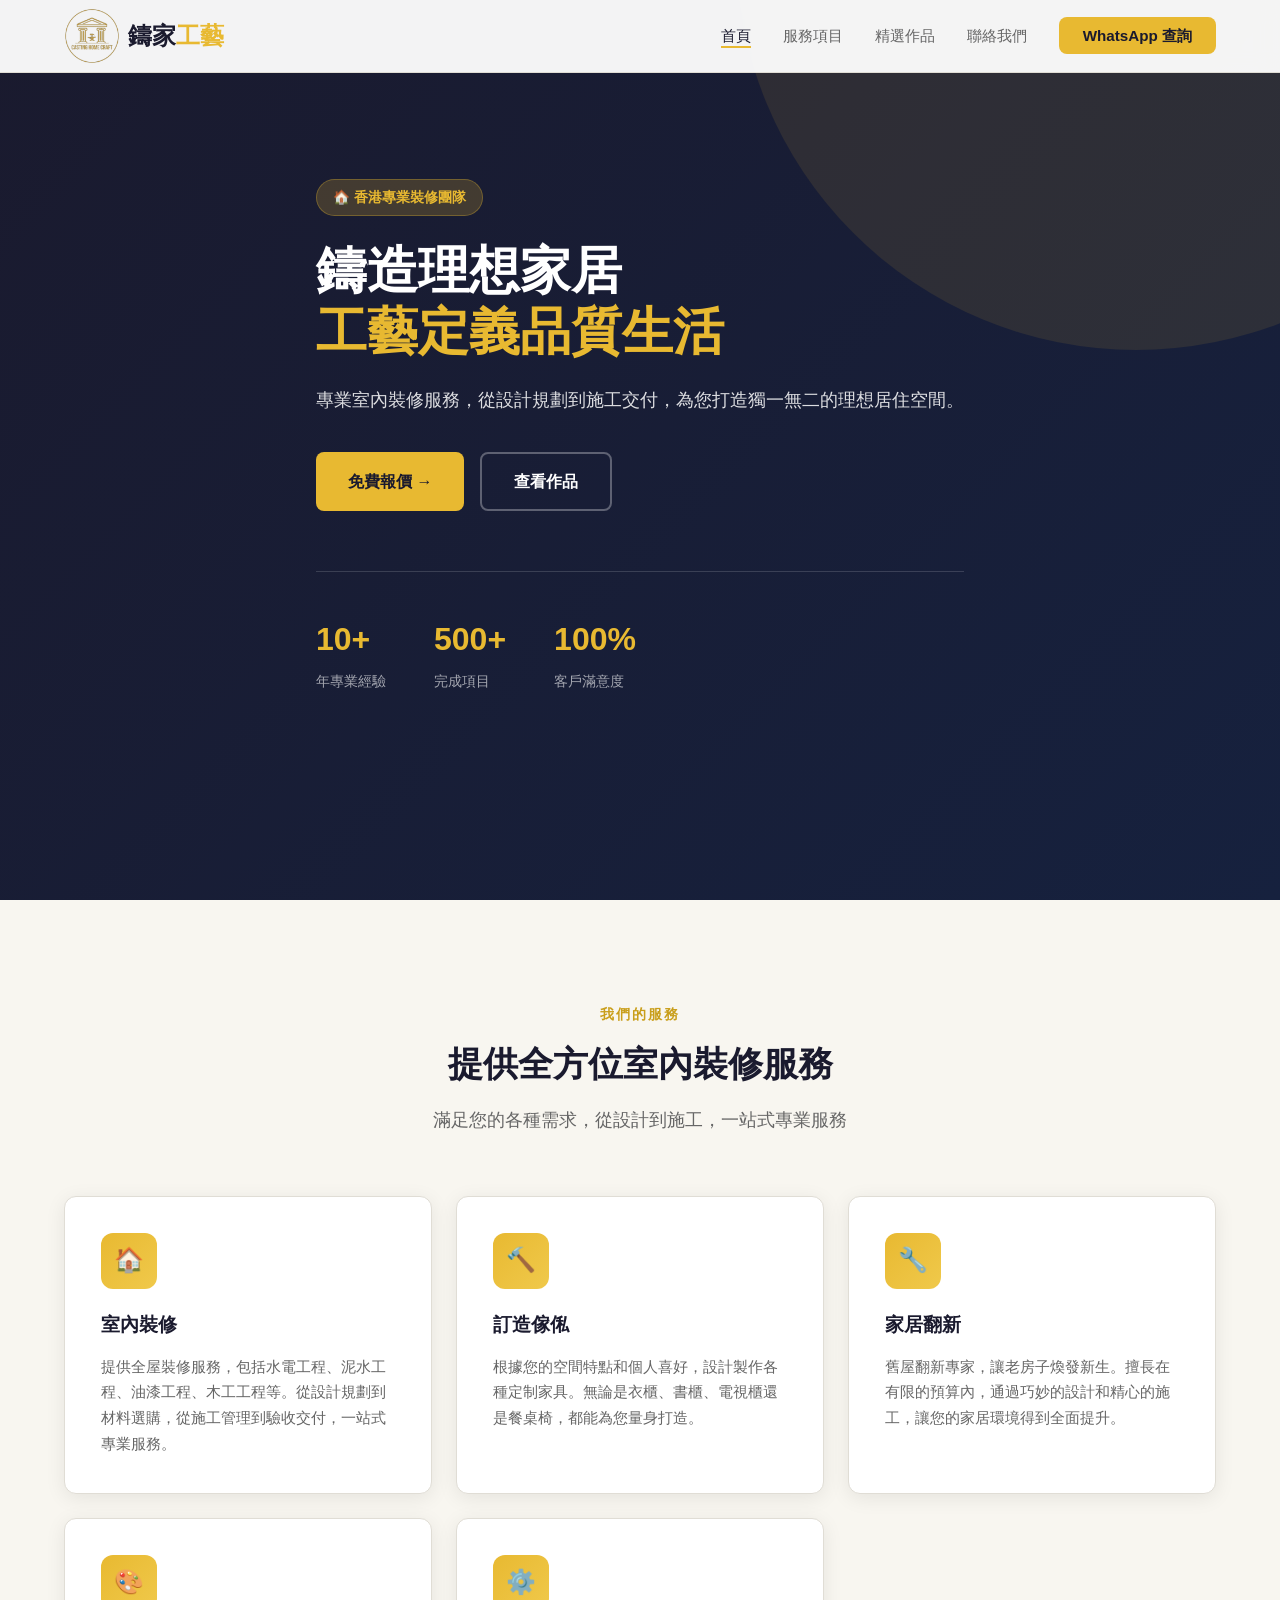
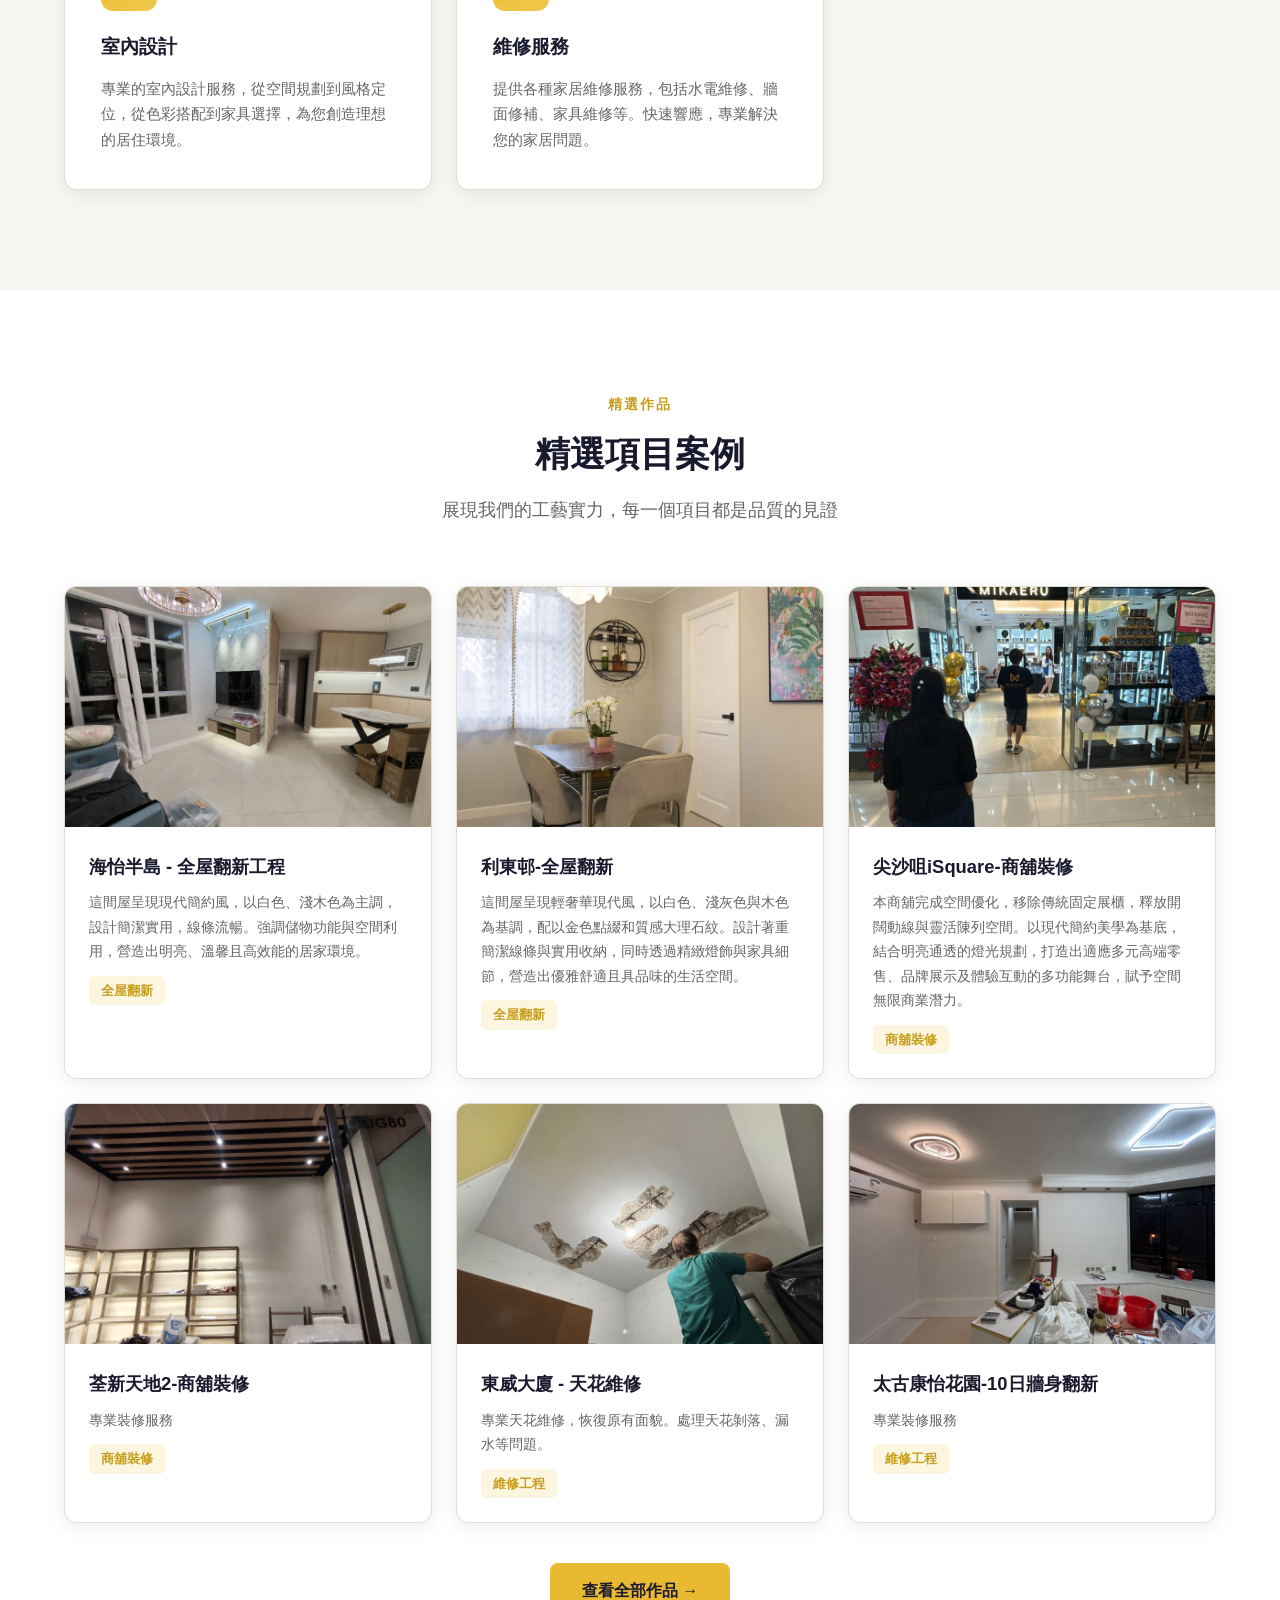
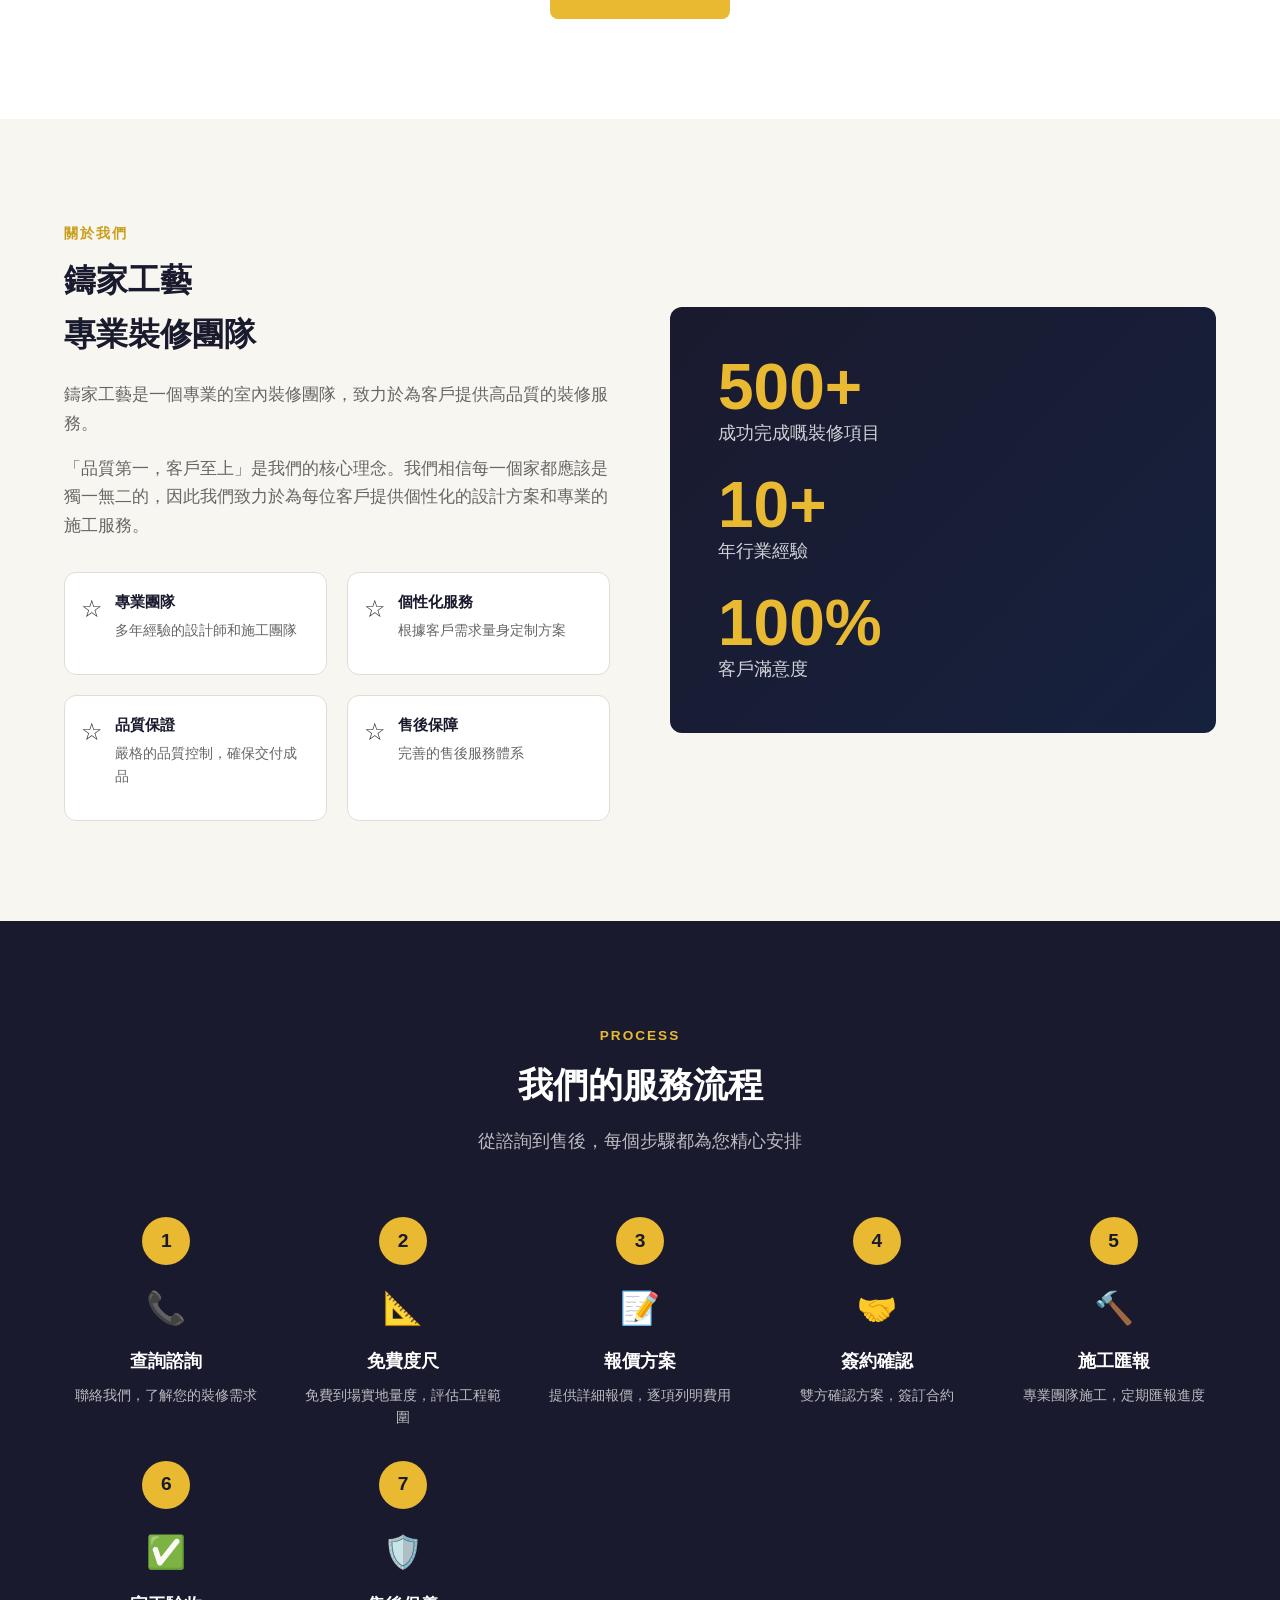
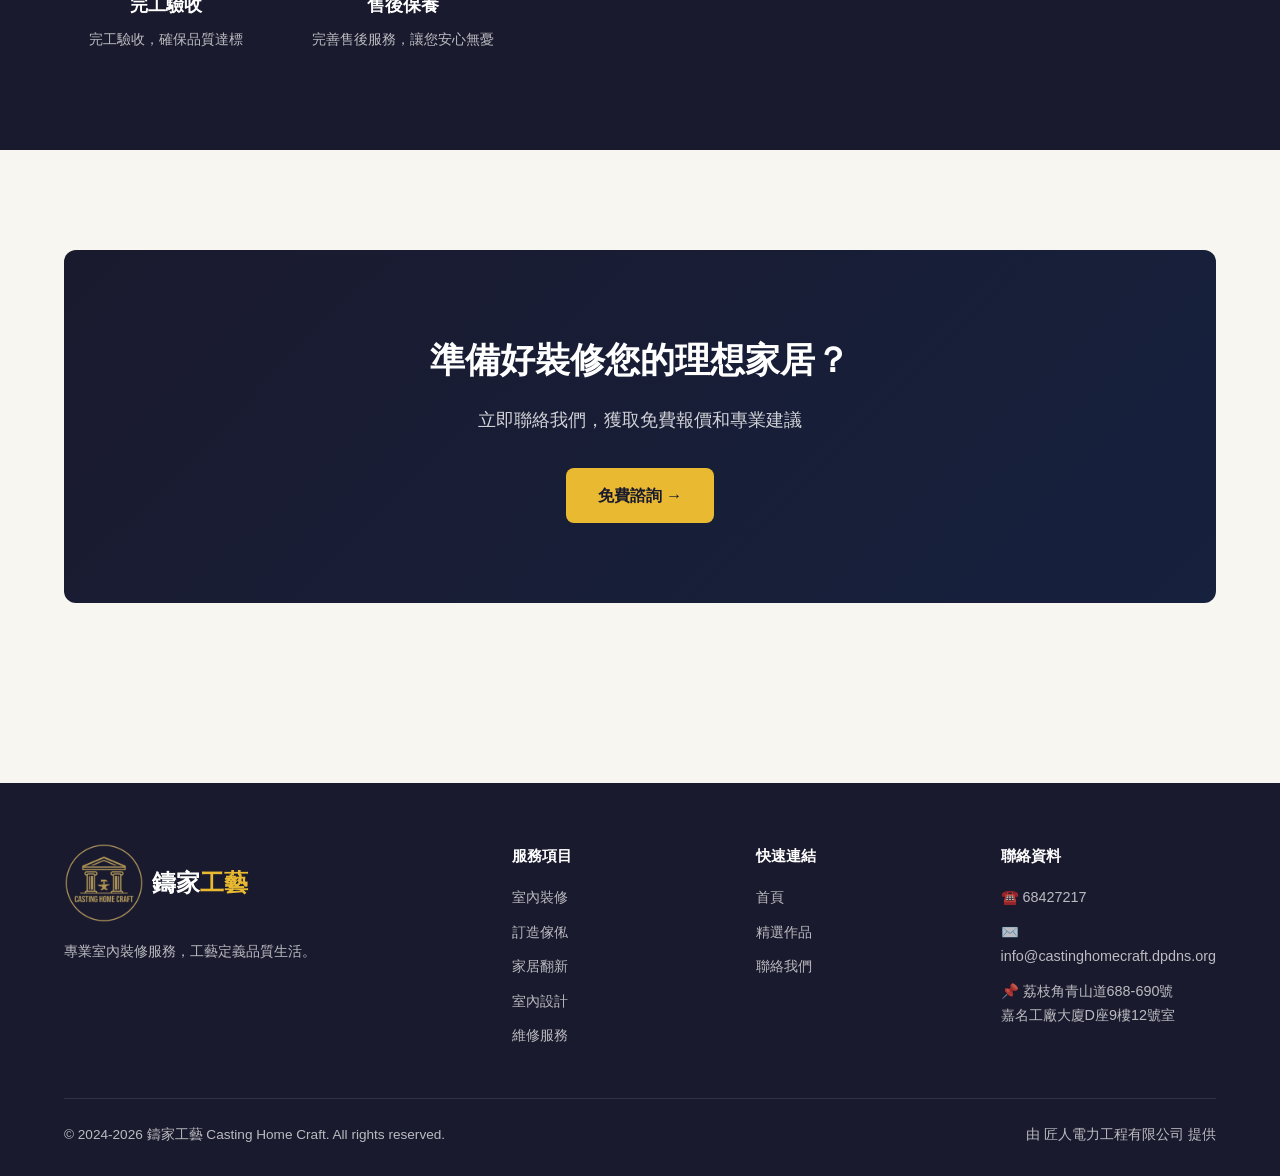
==== commit 36c374b6: "fix: unify footer description across all pages" ====
--- a/index.html
+++ b/index.html
@@ -282,7 +282,7 @@
     <div class="footer-grid">
       <div class="footer-brand">
         <div class="logo"><img src="images/logo.png" alt="鑄家工藝" style="height:80px;width:auto;"><span style="color:#ffffff;font-weight:800;">鑄家<span style="color:#e8b931;">工藝</span></span></div>
-        <p>專業室內裝修服務，工藝定義品質生活。為每一位客戶打造獨一無二的理想居住空間。</p>
+        <p>專業室內裝修服務，工藝定義品質生活。</p>
       </div>
       <div class="footer-col">
         <h4>服務項目</h4>
--- a/css/style.css
+++ b/css/style.css
@@ -199,6 +199,27 @@
 }
 .about-visual .big-number { font-size: 4rem; font-weight: 800; color: var(--accent); line-height: 1; }
 .about-visual .big-label { font-size: 1.1rem; opacity: 0.8; }
+
+/* ===== Process ===== */
+.process-section { background: var(--primary); color: #fff; padding: 100px 0; }
+.process-section .section-tag { color: var(--accent); }
+.process-section .section-header h2 { color: #fff; }
+.process-section .section-header p { color: rgba(255,255,255,0.7); }
+.process-grid {
+  display: grid; grid-template-columns: repeat(auto-fit, minmax(min(200px, 100%), 1fr));
+  gap: 32px; margin-top: 48px;
+}
+.process-step { text-align: center; position: relative; }
+.process-num {
+  width: 48px; height: 48px; border-radius: 50%;
+  background: var(--accent); color: var(--primary);
+  font-size: 1.2rem; font-weight: 800;
+  display: flex; align-items: center; justify-content: center;
+  margin: 0 auto 16px;
+}
+.process-icon { font-size: 2rem; margin-bottom: 12px; }
+.process-step h3 { font-size: 1.1rem; font-weight: 700; margin-bottom: 8px; }
+.process-step p { font-size: 0.9rem; opacity: 0.7; line-height: 1.5; }
 
 /* ===== CTA ===== */
 .cta-section {
@@ -286,8 +307,9 @@
   .hero h1 { font-size: 2.2rem; }
   .hero::before { display: none; }
   .hero-stats { flex-direction: column; gap: 24px; }
-  .about-content { grid-template-columns: 1fr; }
+  .about-content { grid-template-columns: 1fr; text-align: center; }
   .about-visual { order: -1; }
+  .about-features { text-align: left; }
   .contact-grid { display: flex; flex-direction: column; gap: 24px; }
   .contact-info-card, .contact-form { width: 100%; }
   .form-row { grid-template-columns: 1fr; }
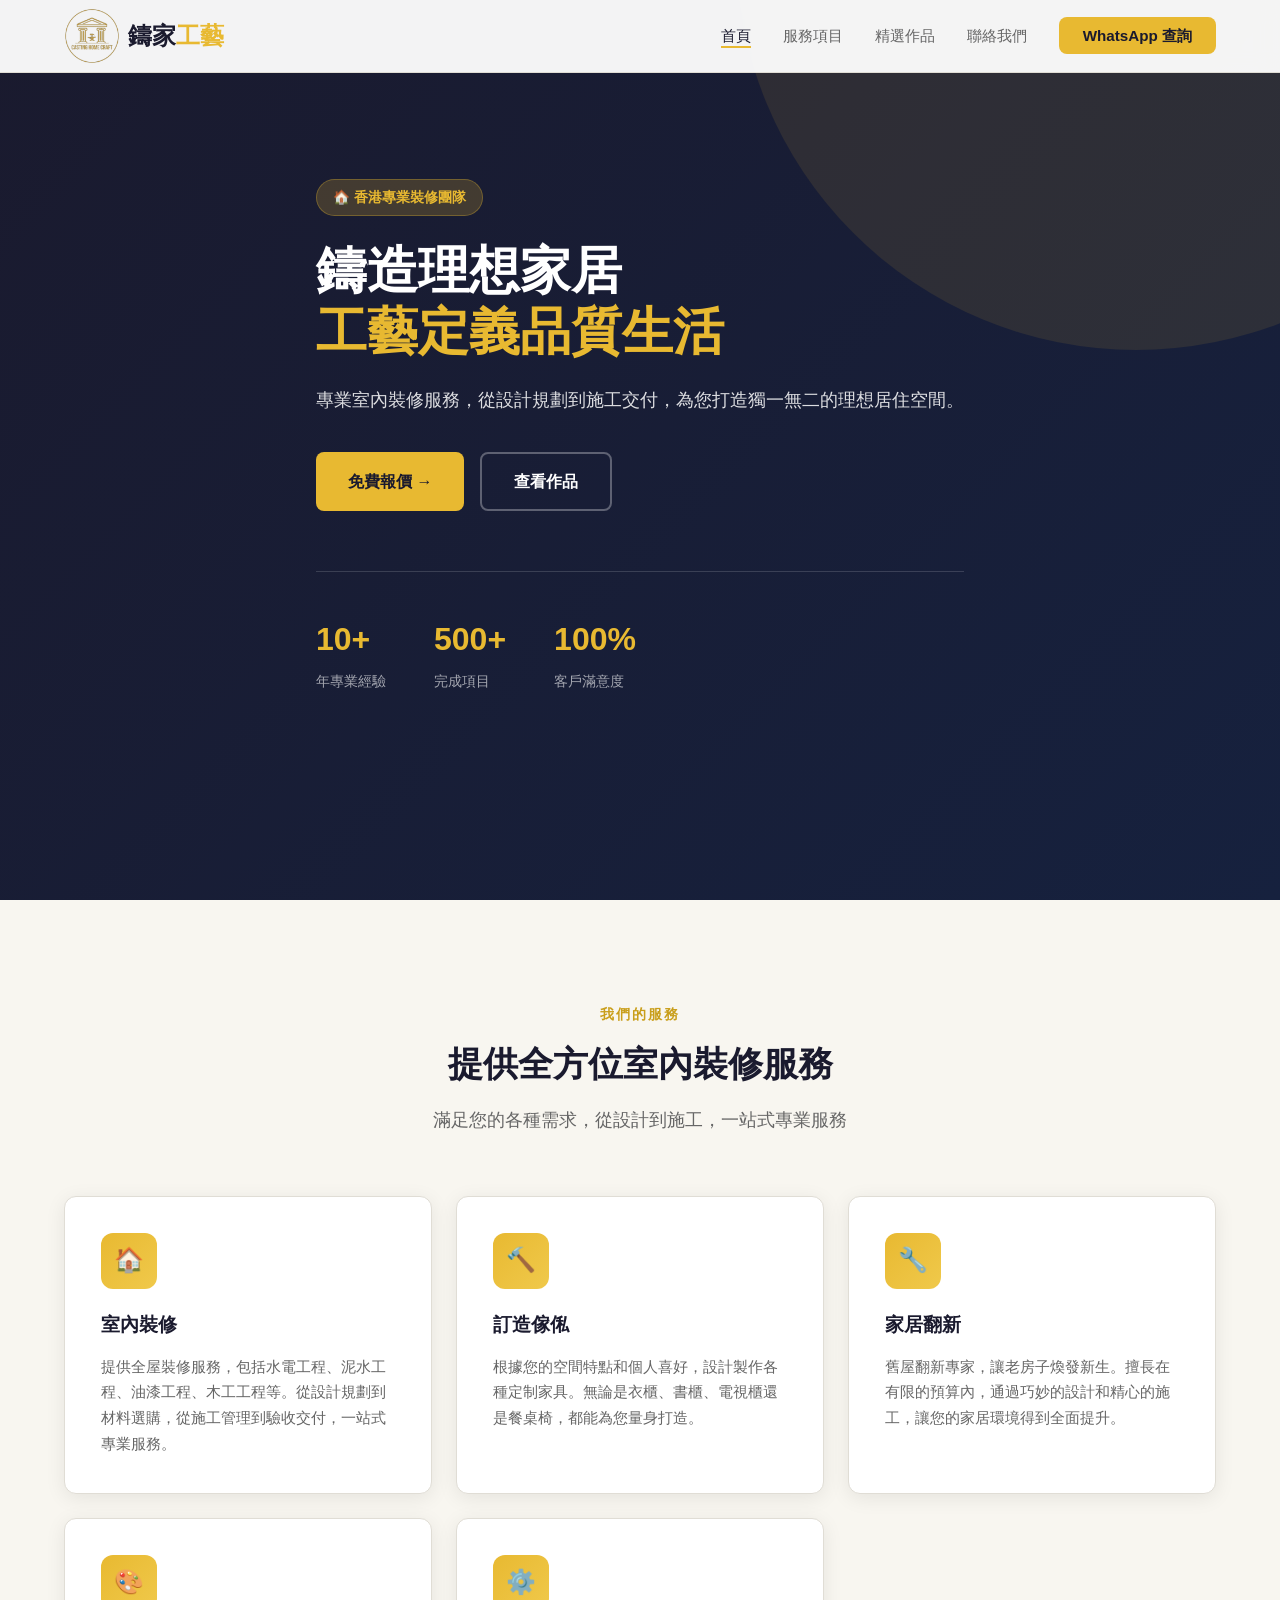
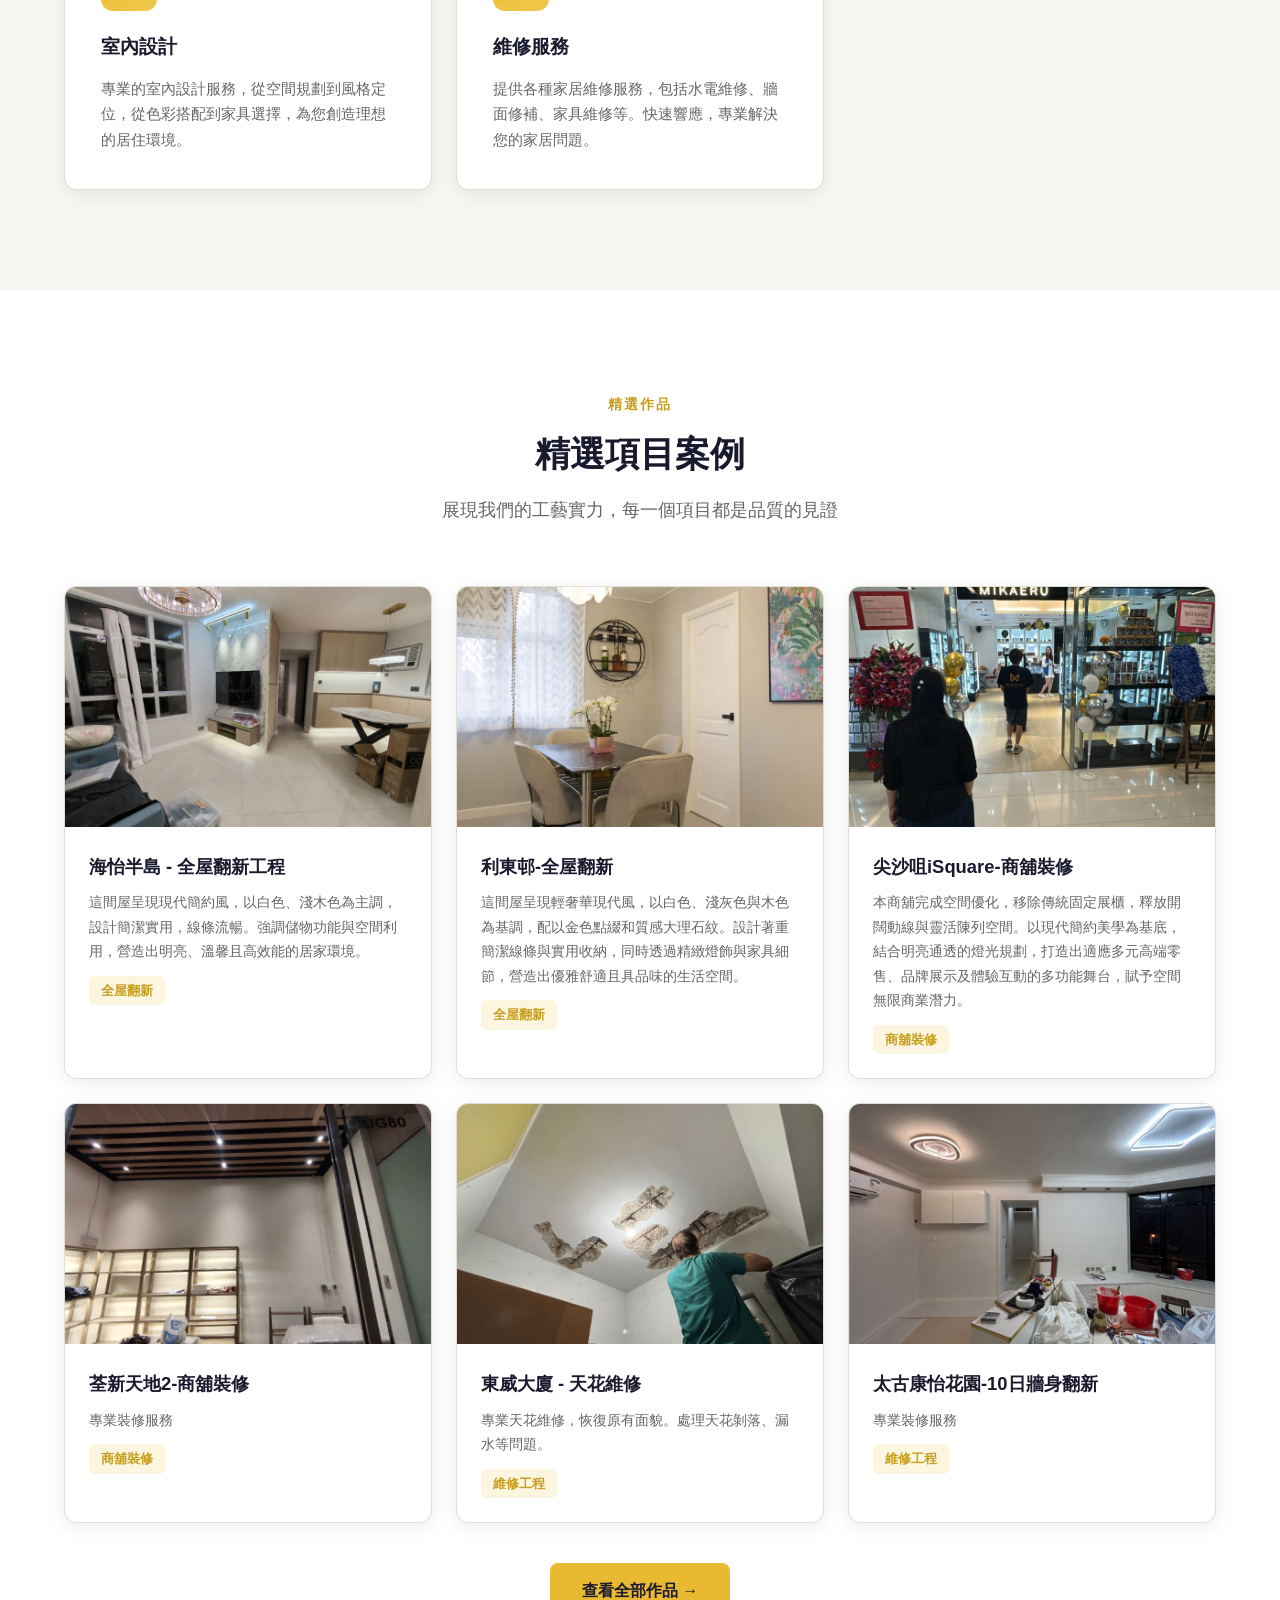
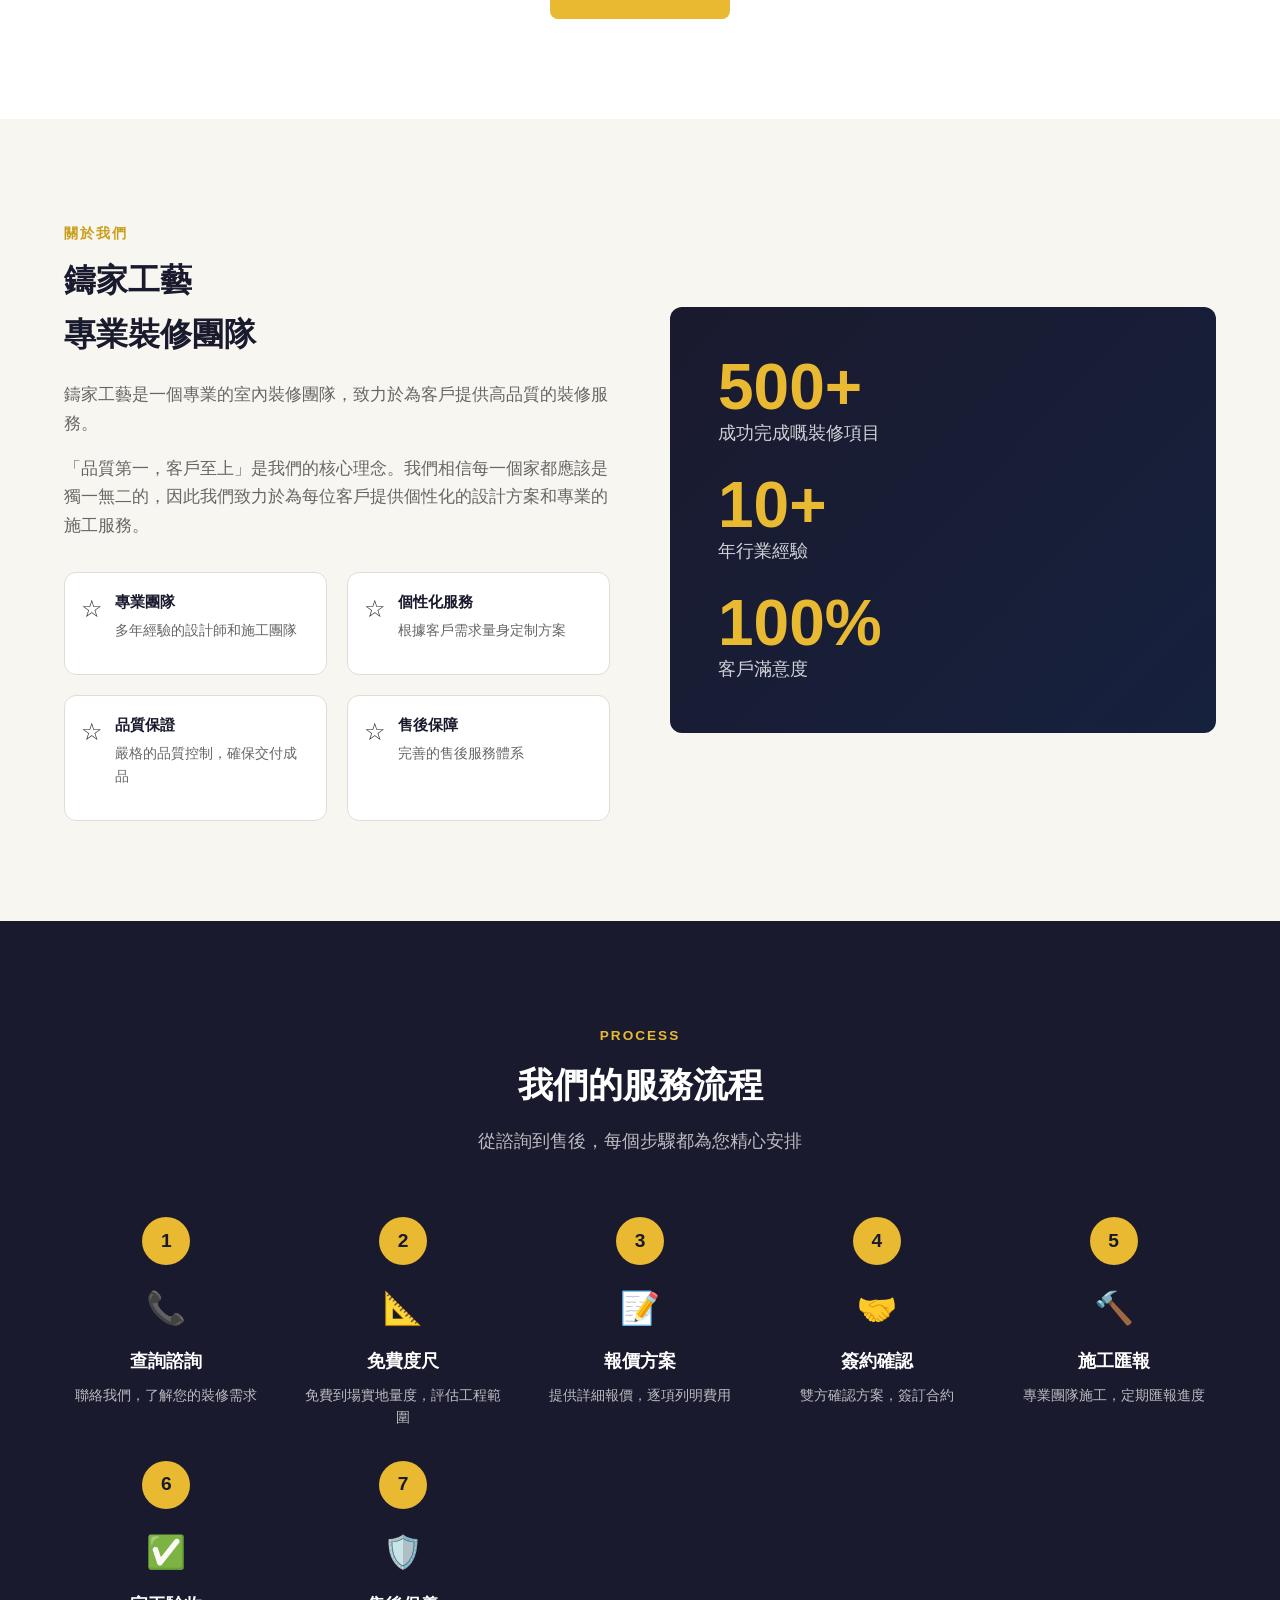
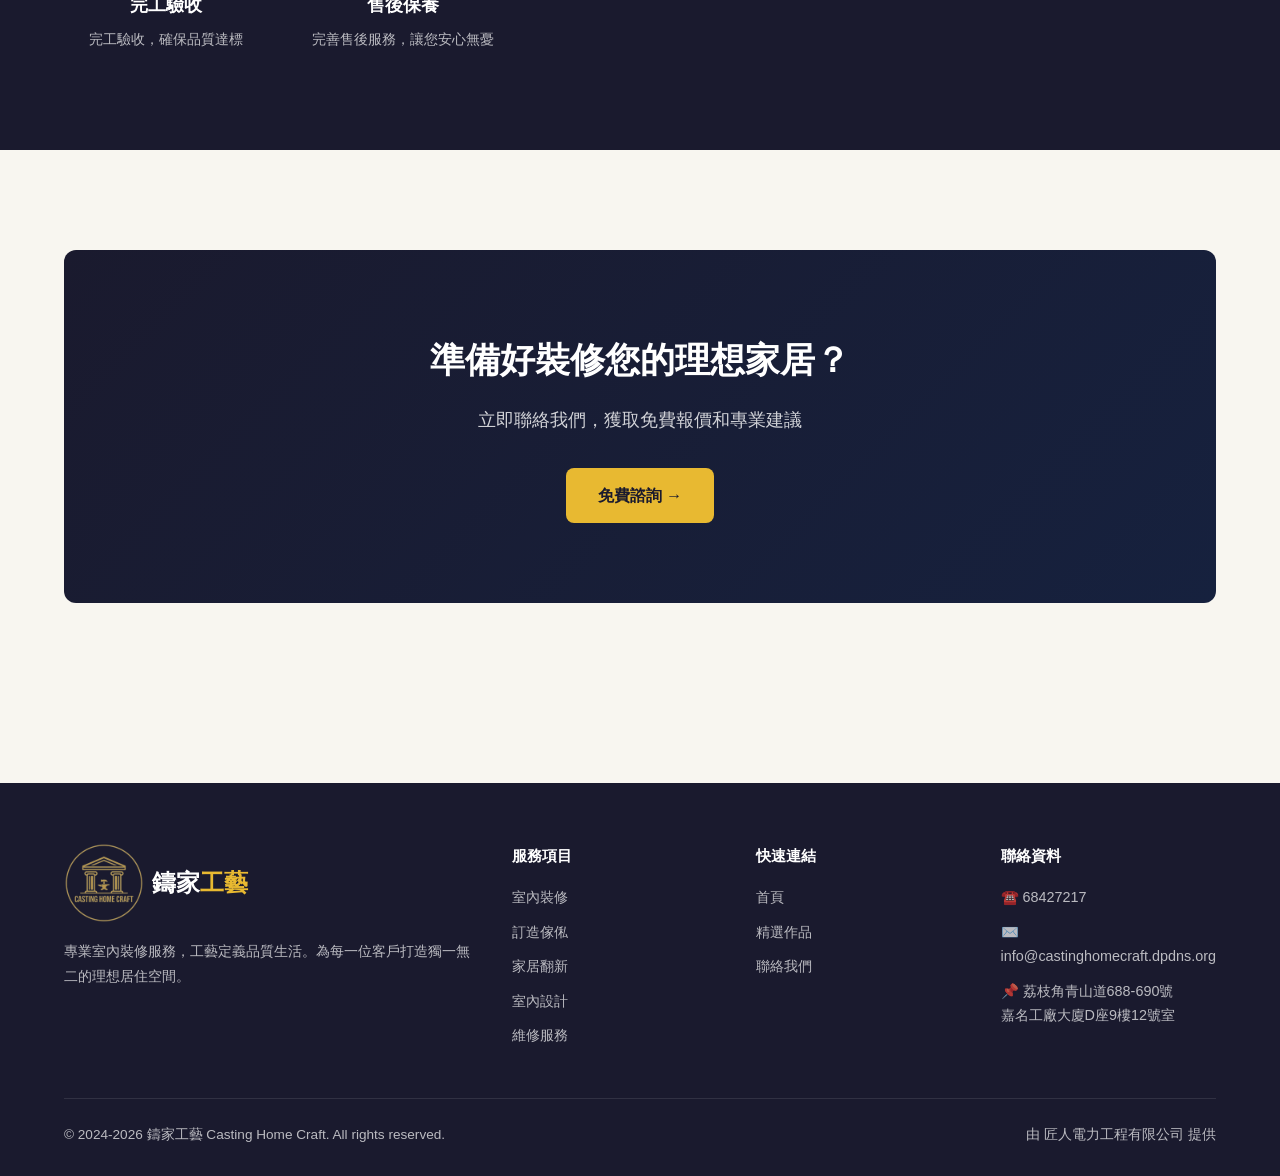
==== commit 4da7c465: "fix: unify footer description across all pages - full version" ====
--- a/index.html
+++ b/index.html
@@ -282,7 +282,7 @@
     <div class="footer-grid">
       <div class="footer-brand">
         <div class="logo"><img src="images/logo.png" alt="鑄家工藝" style="height:80px;width:auto;"><span style="color:#ffffff;font-weight:800;">鑄家<span style="color:#e8b931;">工藝</span></span></div>
-        <p>專業室內裝修服務，工藝定義品質生活。</p>
+        <p>專業室內裝修服務，工藝定義品質生活。為每一位客戶打造獨一無二的理想居住空間。</p>
       </div>
       <div class="footer-col">
         <h4>服務項目</h4>
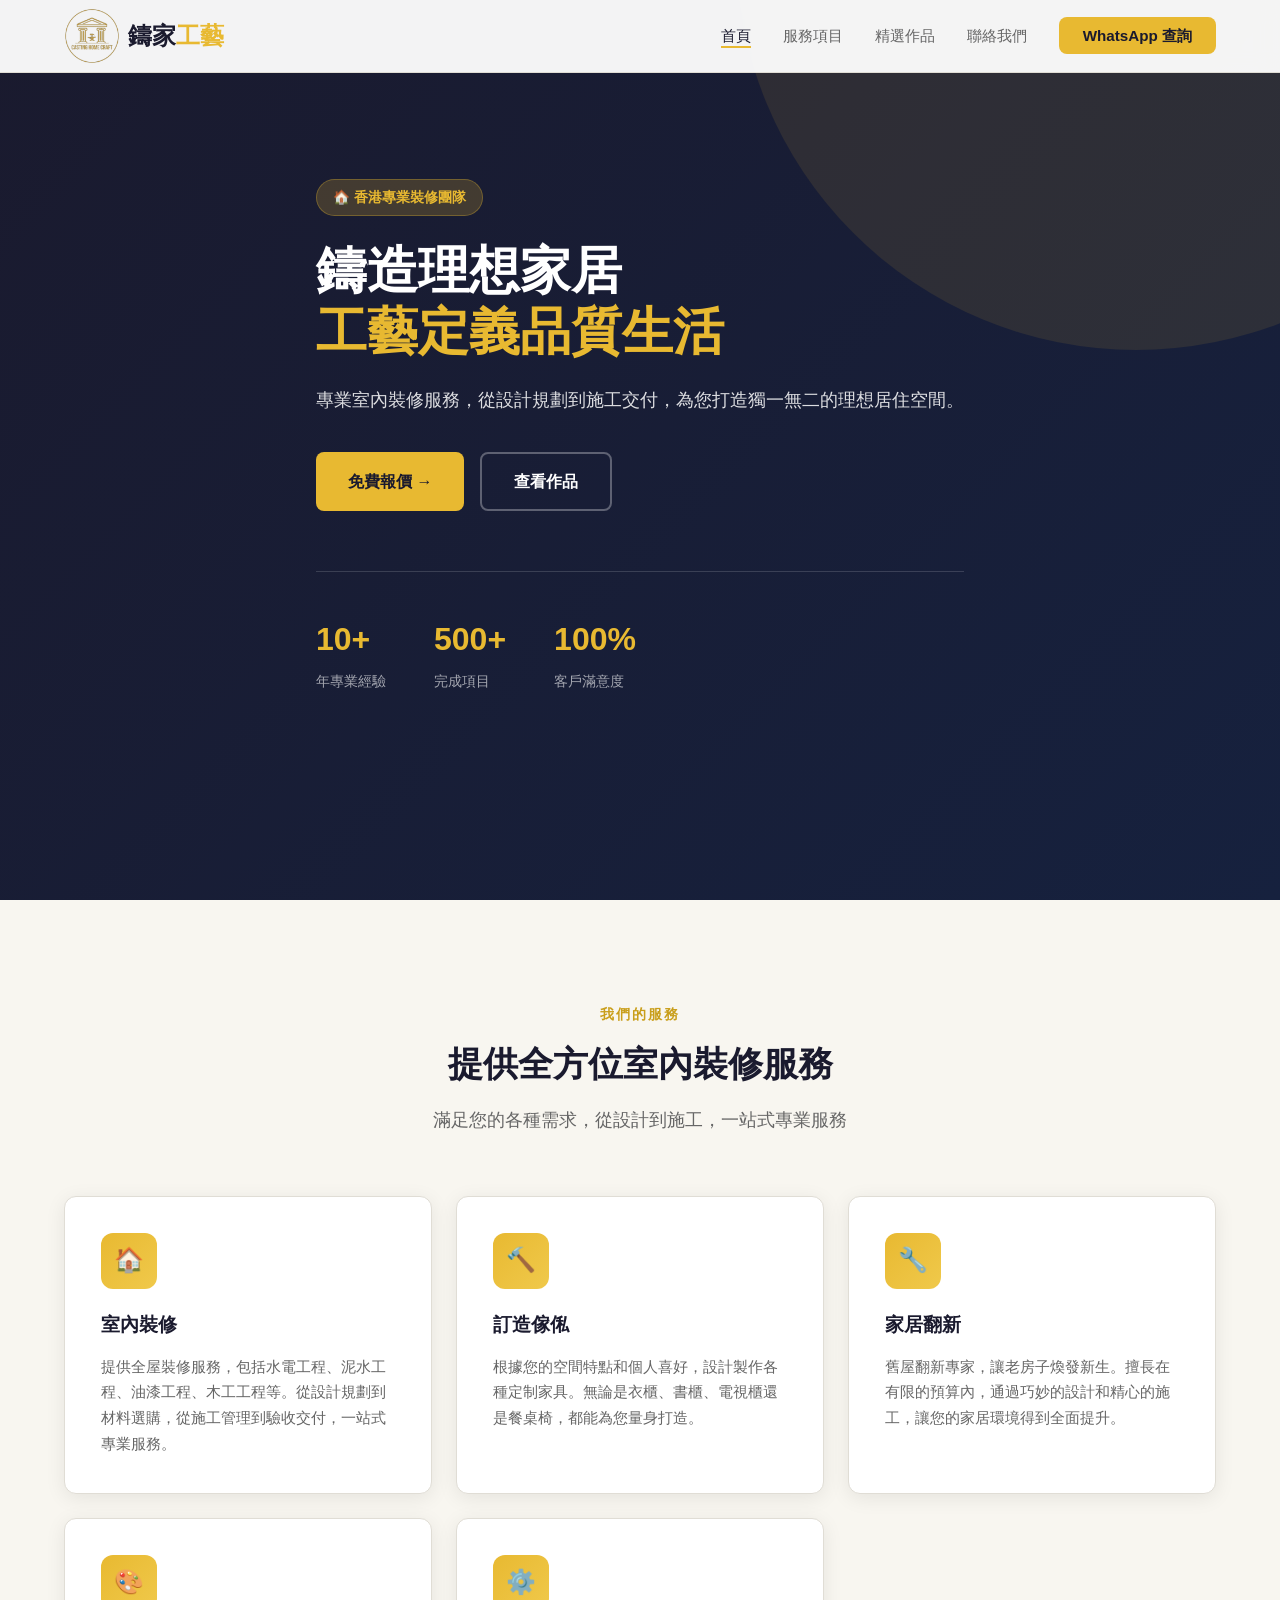
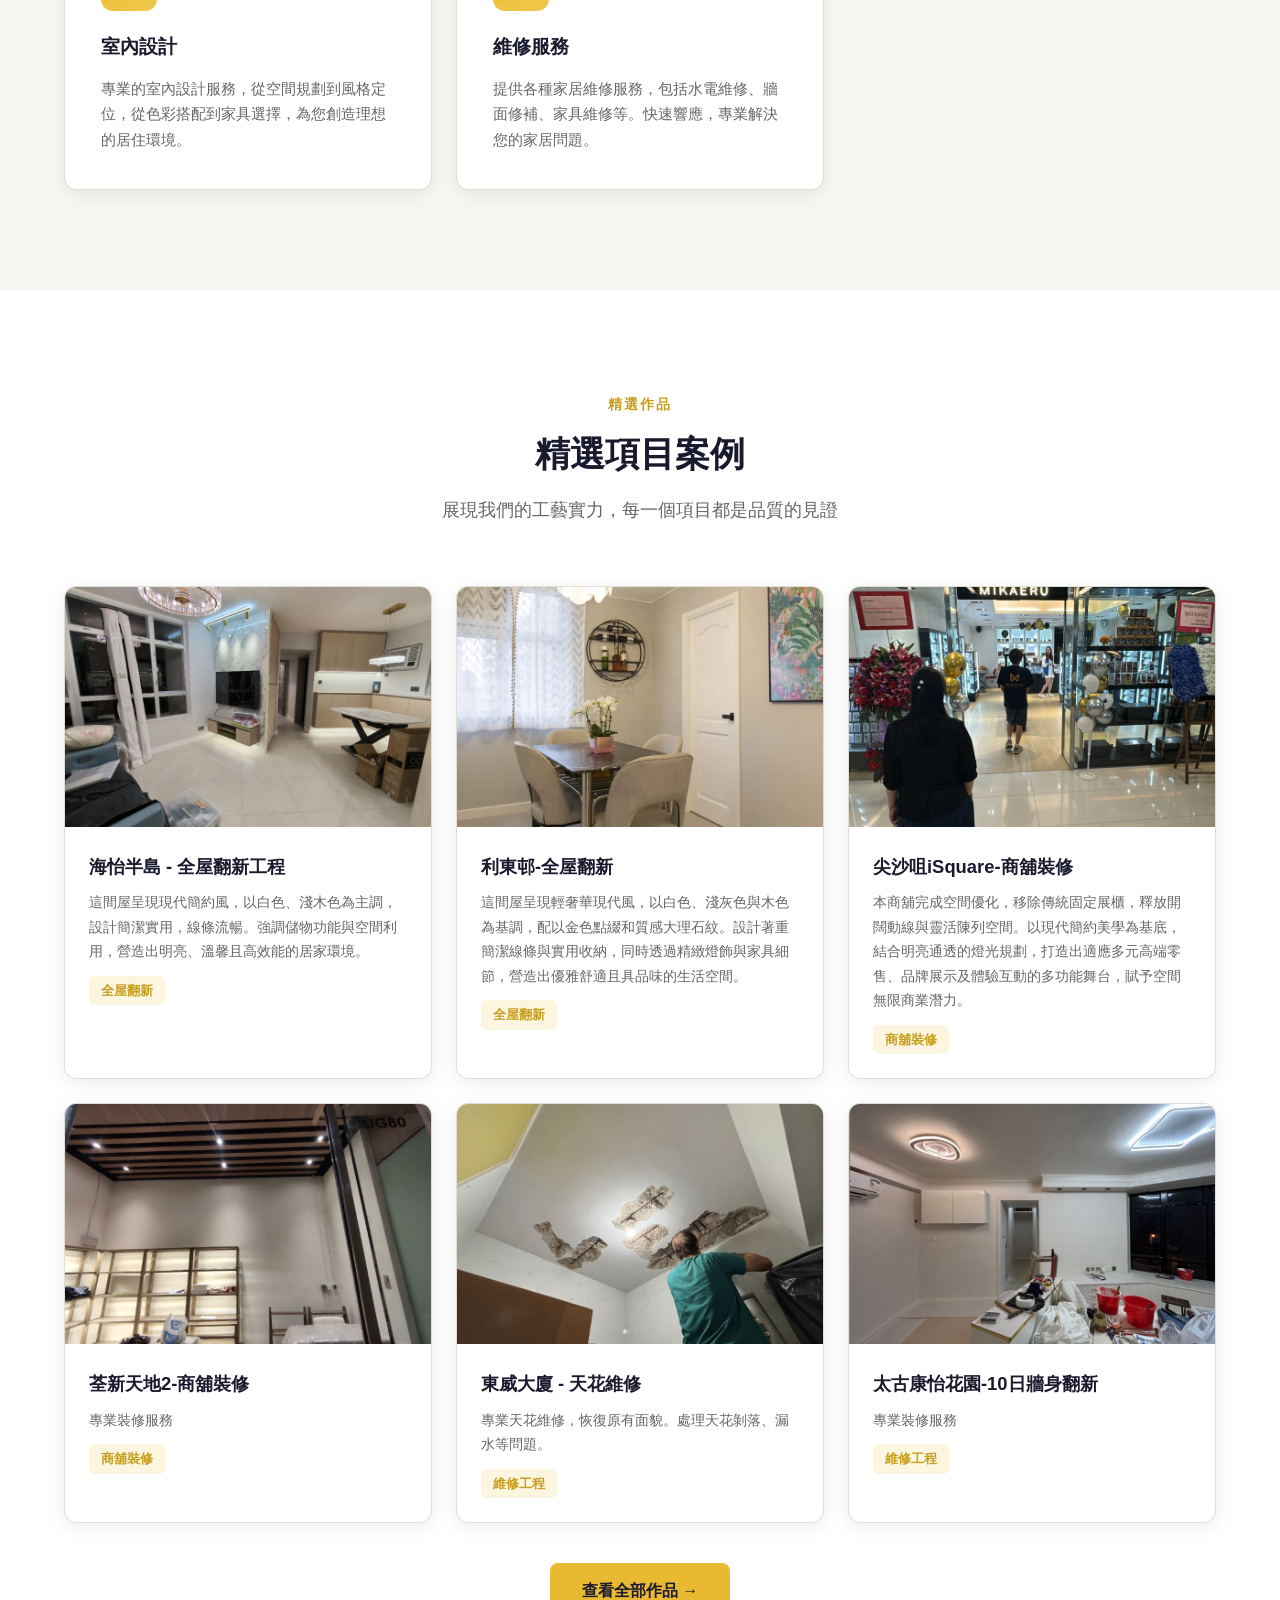
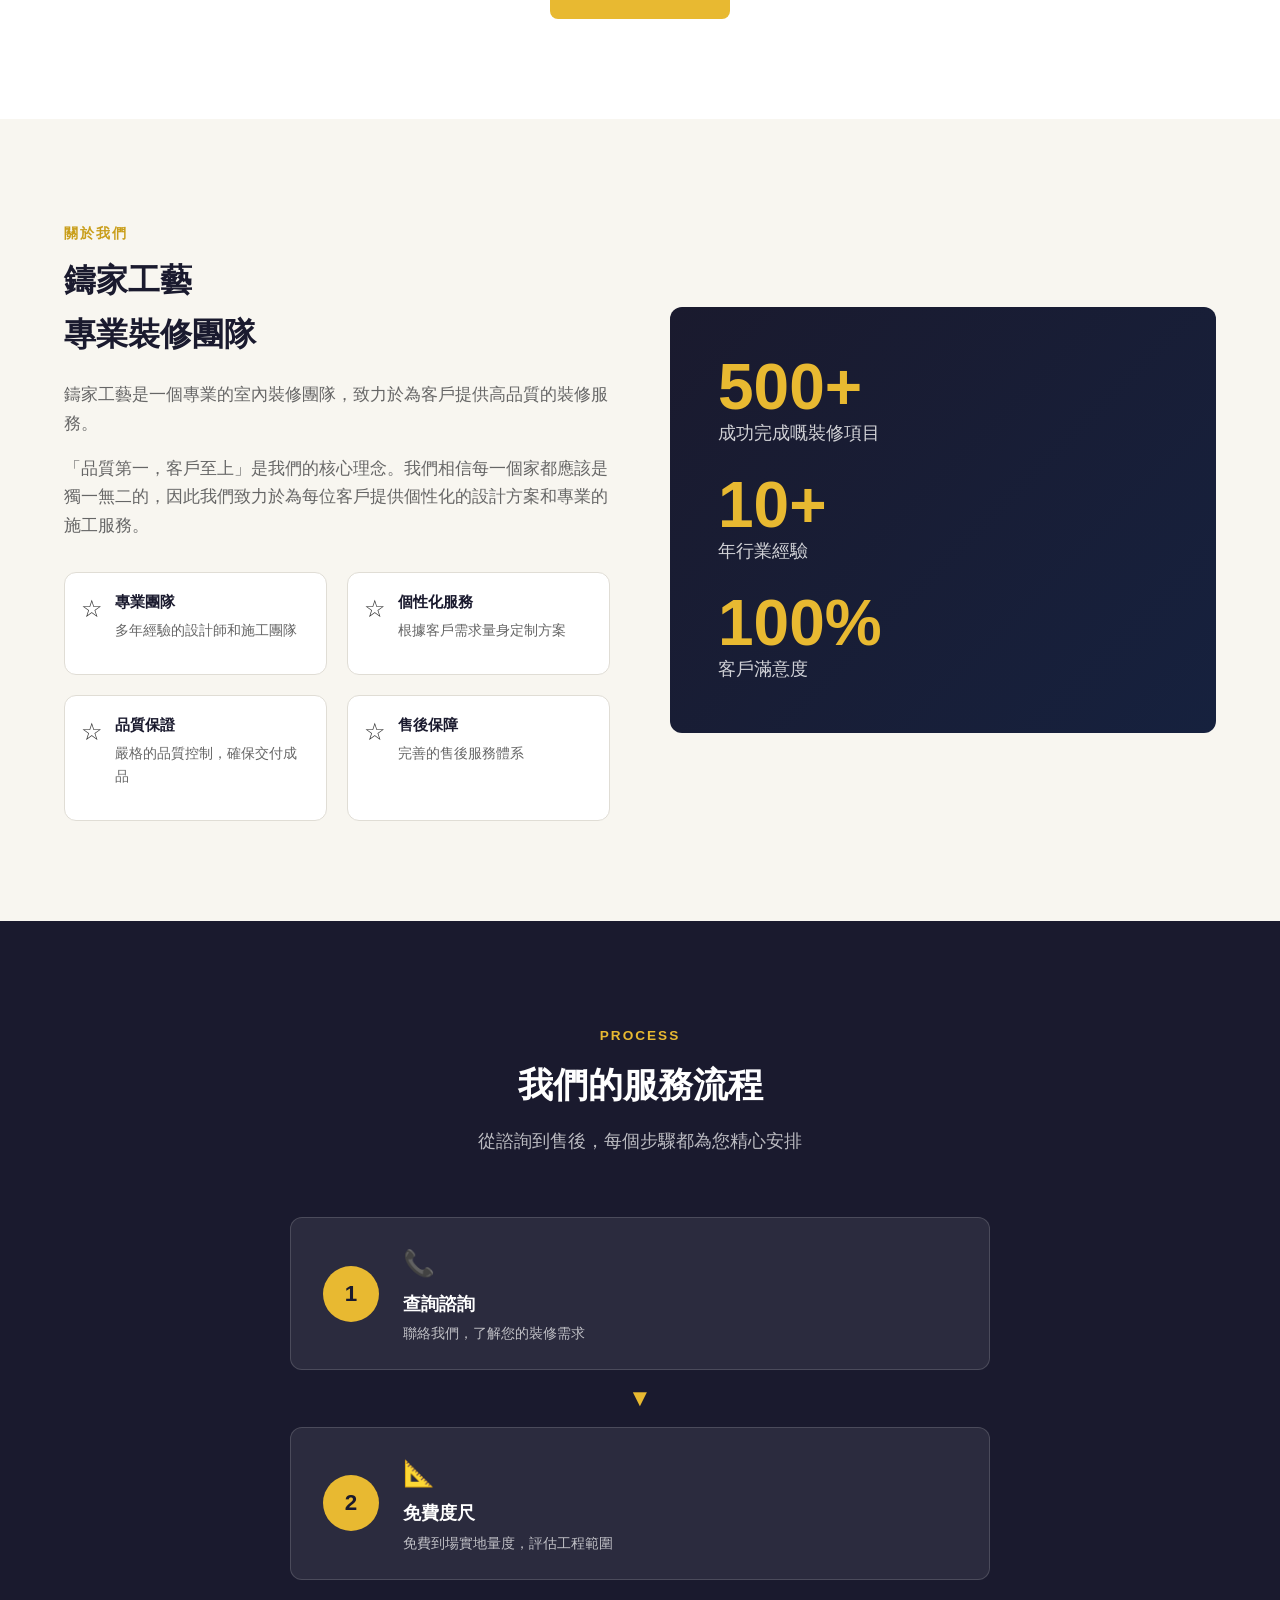
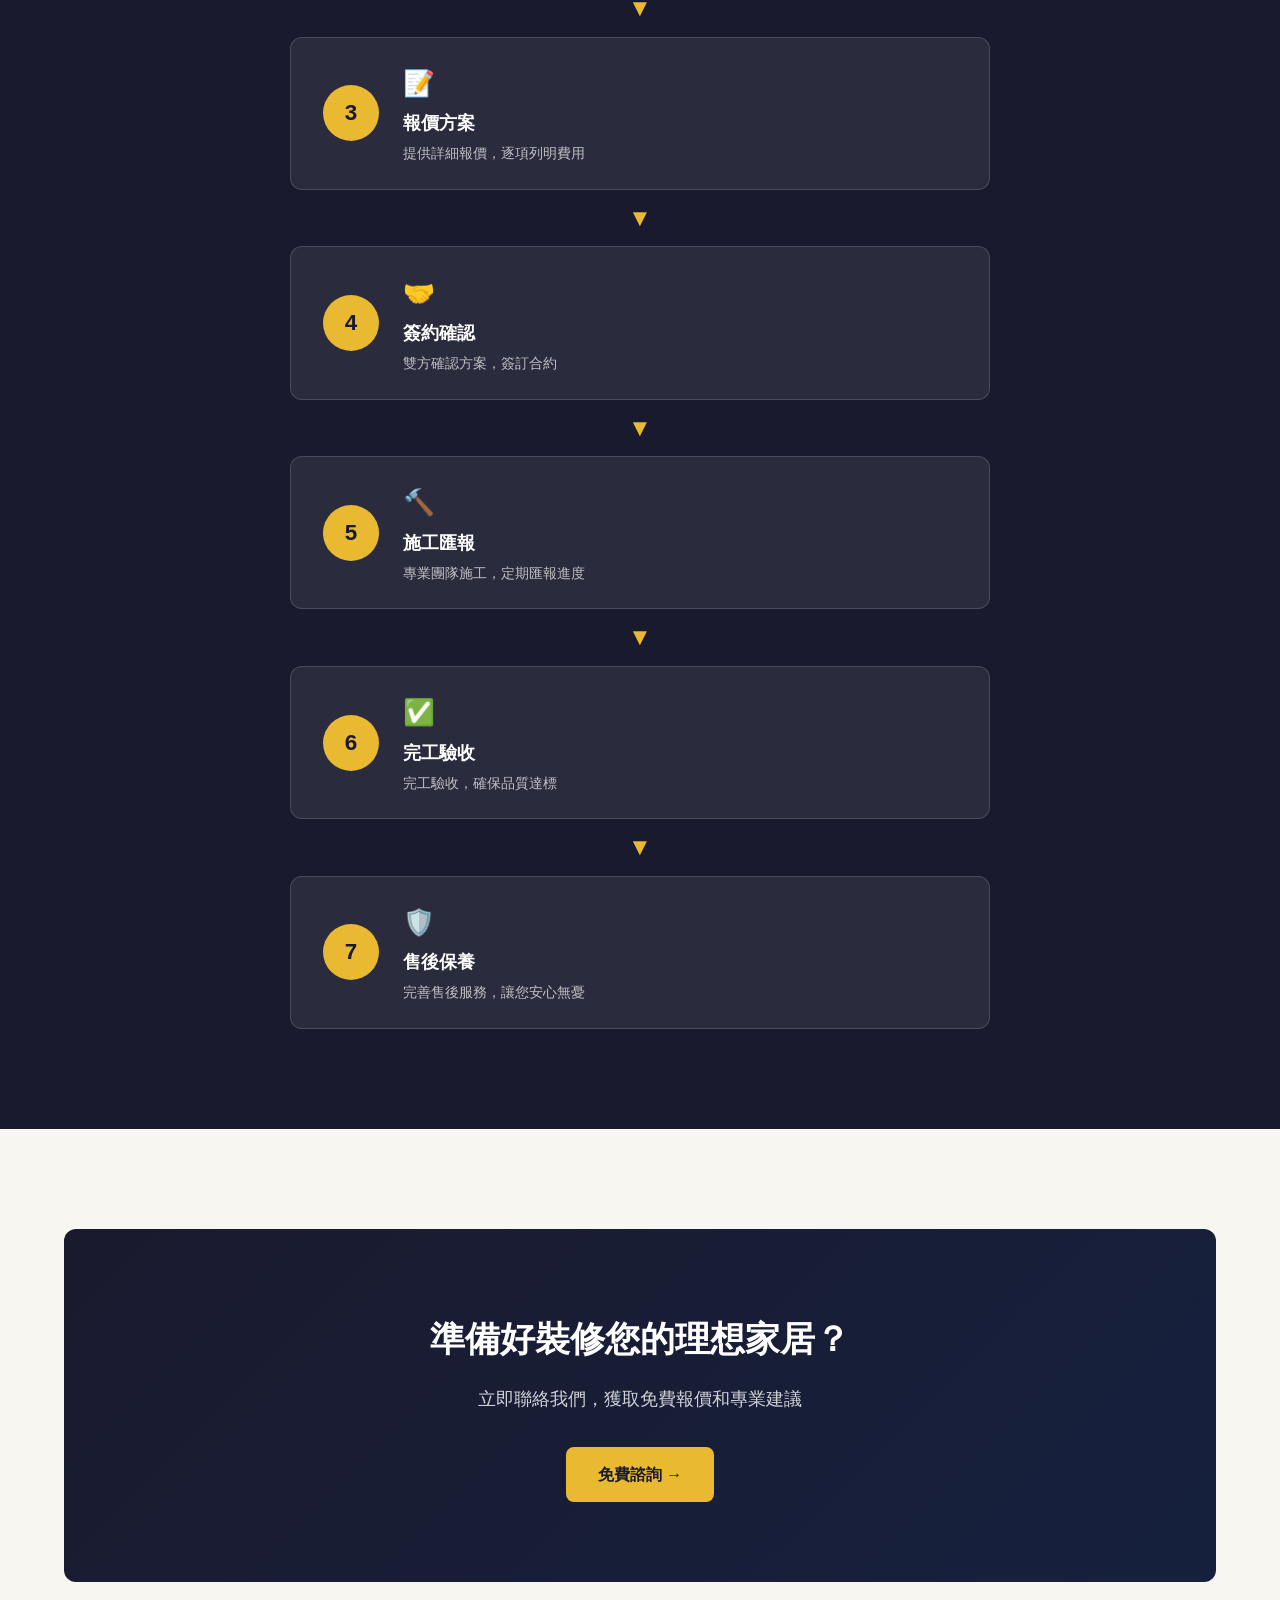
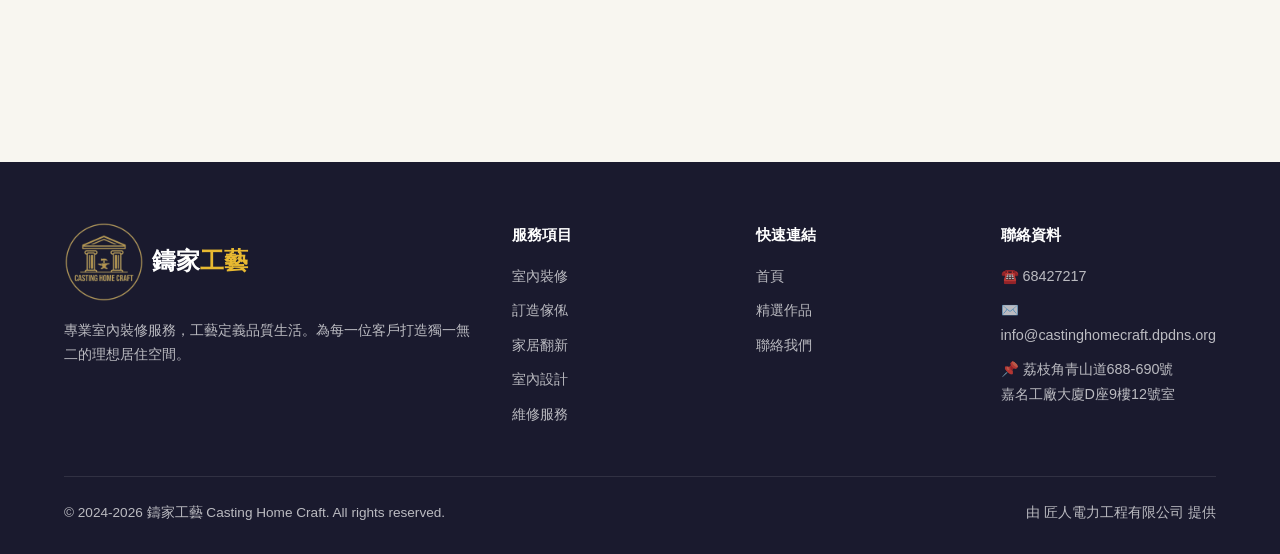
==== commit 18790089: "feat: redesign process section - card + arrow layout with deep blue theme" ====
--- a/index.html
+++ b/index.html
@@ -221,45 +221,65 @@
     <div class="process-grid">
       <div class="process-step">
         <div class="process-num">1</div>
-        <div class="process-icon">📞</div>
-        <h3>查詢諮詢</h3>
-        <p>聯絡我們，了解您的裝修需求</p>
-      </div>
+        <div class="process-step-content">
+          <div class="process-icon">📞</div>
+          <h3>查詢諮詢</h3>
+          <p>聯絡我們，了解您的裝修需求</p>
+        </div>
+      </div>
+      <div class="process-arrow">▼</div>
       <div class="process-step">
         <div class="process-num">2</div>
-        <div class="process-icon">📐</div>
-        <h3>免費度尺</h3>
-        <p>免費到場實地量度，評估工程範圍</p>
-      </div>
+        <div class="process-step-content">
+          <div class="process-icon">📐</div>
+          <h3>免費度尺</h3>
+          <p>免費到場實地量度，評估工程範圍</p>
+        </div>
+      </div>
+      <div class="process-arrow">▼</div>
       <div class="process-step">
         <div class="process-num">3</div>
-        <div class="process-icon">📝</div>
-        <h3>報價方案</h3>
-        <p>提供詳細報價，逐項列明費用</p>
-      </div>
+        <div class="process-step-content">
+          <div class="process-icon">📝</div>
+          <h3>報價方案</h3>
+          <p>提供詳細報價，逐項列明費用</p>
+        </div>
+      </div>
+      <div class="process-arrow">▼</div>
       <div class="process-step">
         <div class="process-num">4</div>
-        <div class="process-icon">🤝</div>
-        <h3>簽約確認</h3>
-        <p>雙方確認方案，簽訂合約</p>
-      </div>
+        <div class="process-step-content">
+          <div class="process-icon">🤝</div>
+          <h3>簽約確認</h3>
+          <p>雙方確認方案，簽訂合約</p>
+        </div>
+      </div>
+      <div class="process-arrow">▼</div>
       <div class="process-step">
         <div class="process-num">5</div>
-        <div class="process-icon">🔨</div>
-        <h3>施工匯報</h3>
-        <p>專業團隊施工，定期匯報進度</p>
-      </div>
+        <div class="process-step-content">
+          <div class="process-icon">🔨</div>
+          <h3>施工匯報</h3>
+          <p>專業團隊施工，定期匯報進度</p>
+        </div>
+      </div>
+      <div class="process-arrow">▼</div>
       <div class="process-step">
         <div class="process-num">6</div>
-        <div class="process-icon">✅</div>
-        <h3>完工驗收</h3>
-        <p>完工驗收，確保品質達標</p>
-      </div>
+        <div class="process-step-content">
+          <div class="process-icon">✅</div>
+          <h3>完工驗收</h3>
+          <p>完工驗收，確保品質達標</p>
+        </div>
+      </div>
+      <div class="process-arrow">▼</div>
       <div class="process-step">
         <div class="process-num">7</div>
-        <div class="process-icon">🛡️</div>
-        <h3>售後保養</h3>
-        <p>完善售後服務，讓您安心無憂</p>
+        <div class="process-step-content">
+          <div class="process-icon">🛡️</div>
+          <h3>售後保養</h3>
+          <p>完善售後服務，讓您安心無憂</p>
+        </div>
       </div>
     </div>
   </div>
--- a/css/style.css
+++ b/css/style.css
@@ -206,20 +206,33 @@
 .process-section .section-header h2 { color: #fff; }
 .process-section .section-header p { color: rgba(255,255,255,0.7); }
 .process-grid {
-  display: grid; grid-template-columns: repeat(auto-fit, minmax(min(200px, 100%), 1fr));
-  gap: 32px; margin-top: 48px;
-}
-.process-step { text-align: center; position: relative; }
+  display: flex; flex-direction: column;
+  gap: 0; margin-top: 48px;
+  max-width: 700px; margin-left: auto; margin-right: auto;
+}
+.process-step {
+  display: flex; align-items: center; gap: 24px;
+  background: rgba(255,255,255,0.08);
+  border: 1px solid rgba(255,255,255,0.15);
+  border-radius: var(--radius);
+  padding: 24px 32px;
+  transition: background 0.3s;
+}
+.process-step:hover { background: rgba(255,255,255,0.14); }
 .process-num {
-  width: 48px; height: 48px; border-radius: 50%;
+  width: 56px; height: 56px; border-radius: 50%; flex-shrink: 0;
   background: var(--accent); color: var(--primary);
-  font-size: 1.2rem; font-weight: 800;
+  font-size: 1.4rem; font-weight: 800;
   display: flex; align-items: center; justify-content: center;
-  margin: 0 auto 16px;
-}
-.process-icon { font-size: 2rem; margin-bottom: 12px; }
-.process-step h3 { font-size: 1.1rem; font-weight: 700; margin-bottom: 8px; }
-.process-step p { font-size: 0.9rem; opacity: 0.7; line-height: 1.5; }
+}
+.process-step-content { flex: 1; }
+.process-icon { font-size: 1.6rem; margin-bottom: 4px; }
+.process-step h3 { font-size: 1.1rem; font-weight: 700; margin-bottom: 4px; }
+.process-step p { font-size: 0.9rem; opacity: 0.7; line-height: 1.5; margin: 0; }
+.process-arrow {
+  text-align: center; color: var(--accent);
+  font-size: 1.5rem; padding: 8px 0;
+}
 
 /* ===== CTA ===== */
 .cta-section {
@@ -316,6 +329,9 @@
   .footer-grid { grid-template-columns: 1fr; }
   .footer-bottom { flex-direction: column; gap: 8px; }
   .portfolio-grid { grid-template-columns: 1fr; }
+  .process-step { padding: 16px 20px; gap: 16px; }
+  .process-num { width: 44px; height: 44px; font-size: 1.1rem; }
+  .process-icon { font-size: 1.3rem; }
 }
 
 @media (max-width: 480px) {
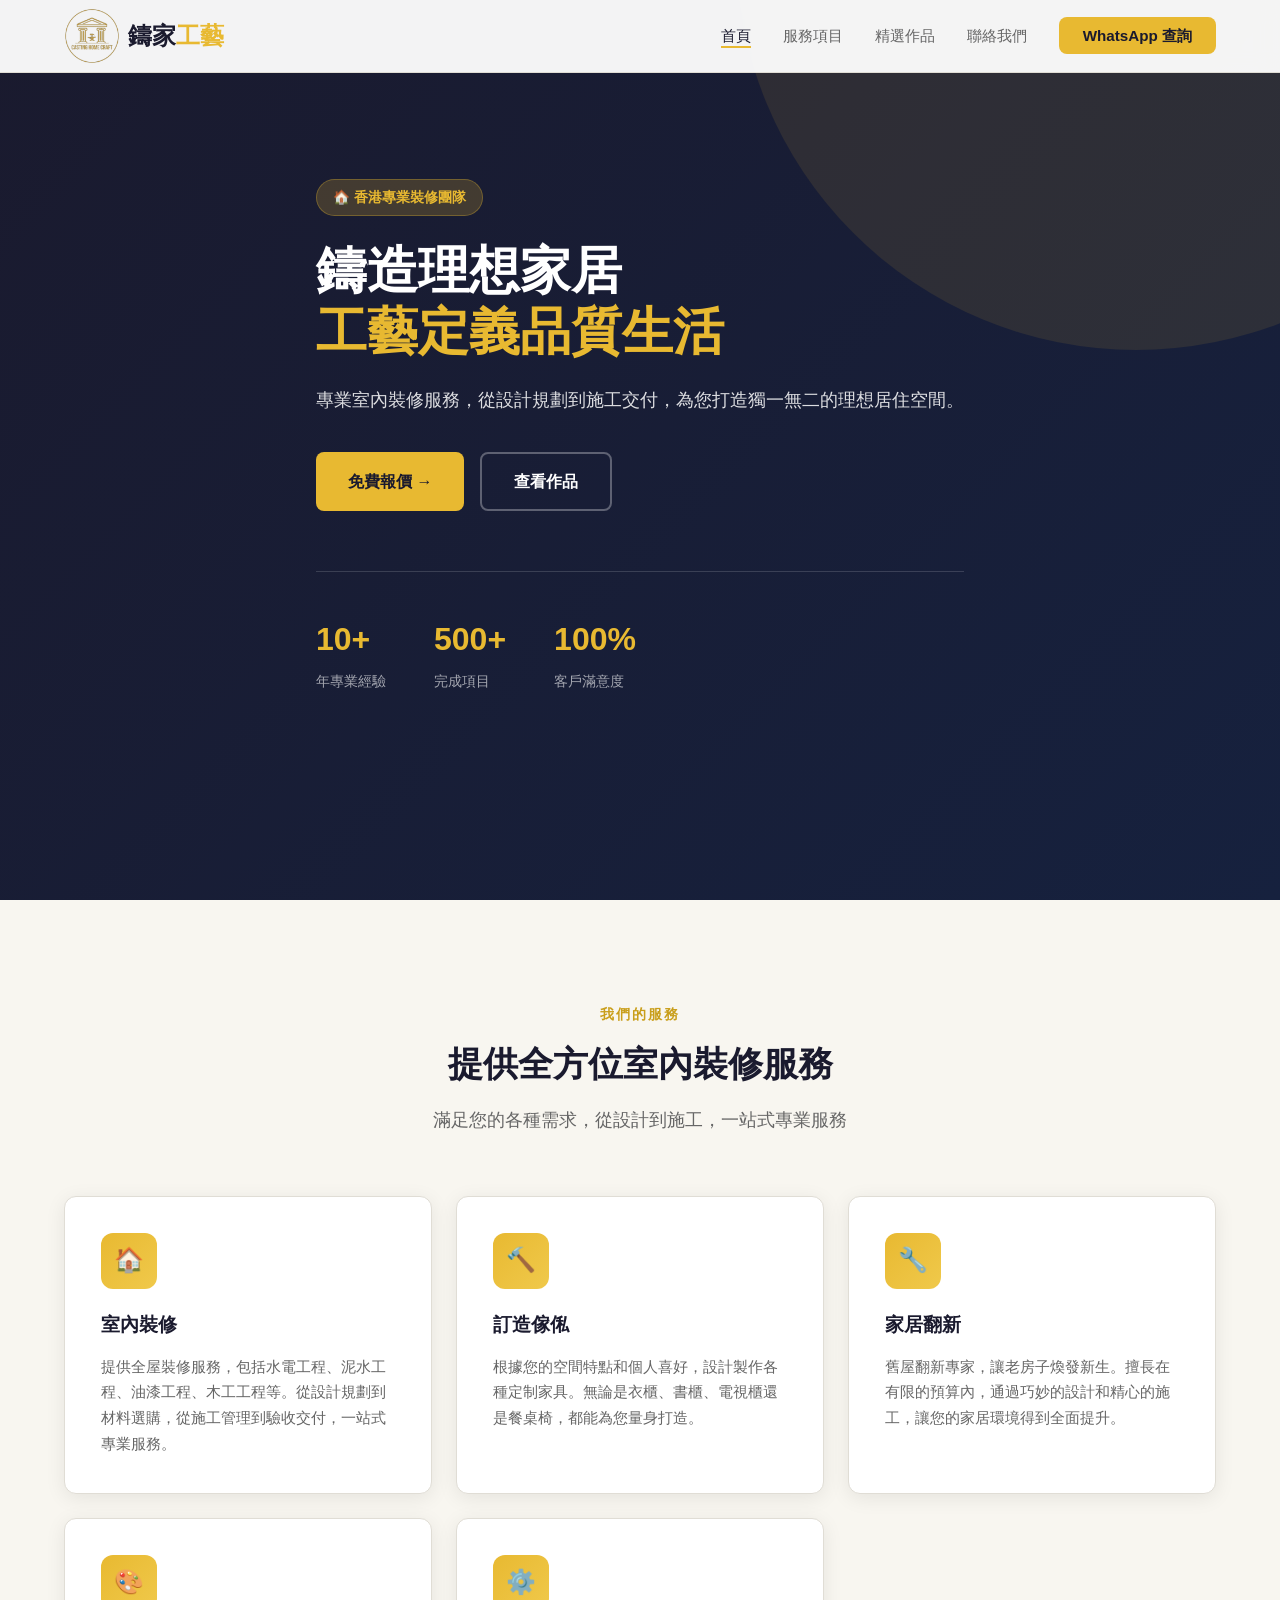
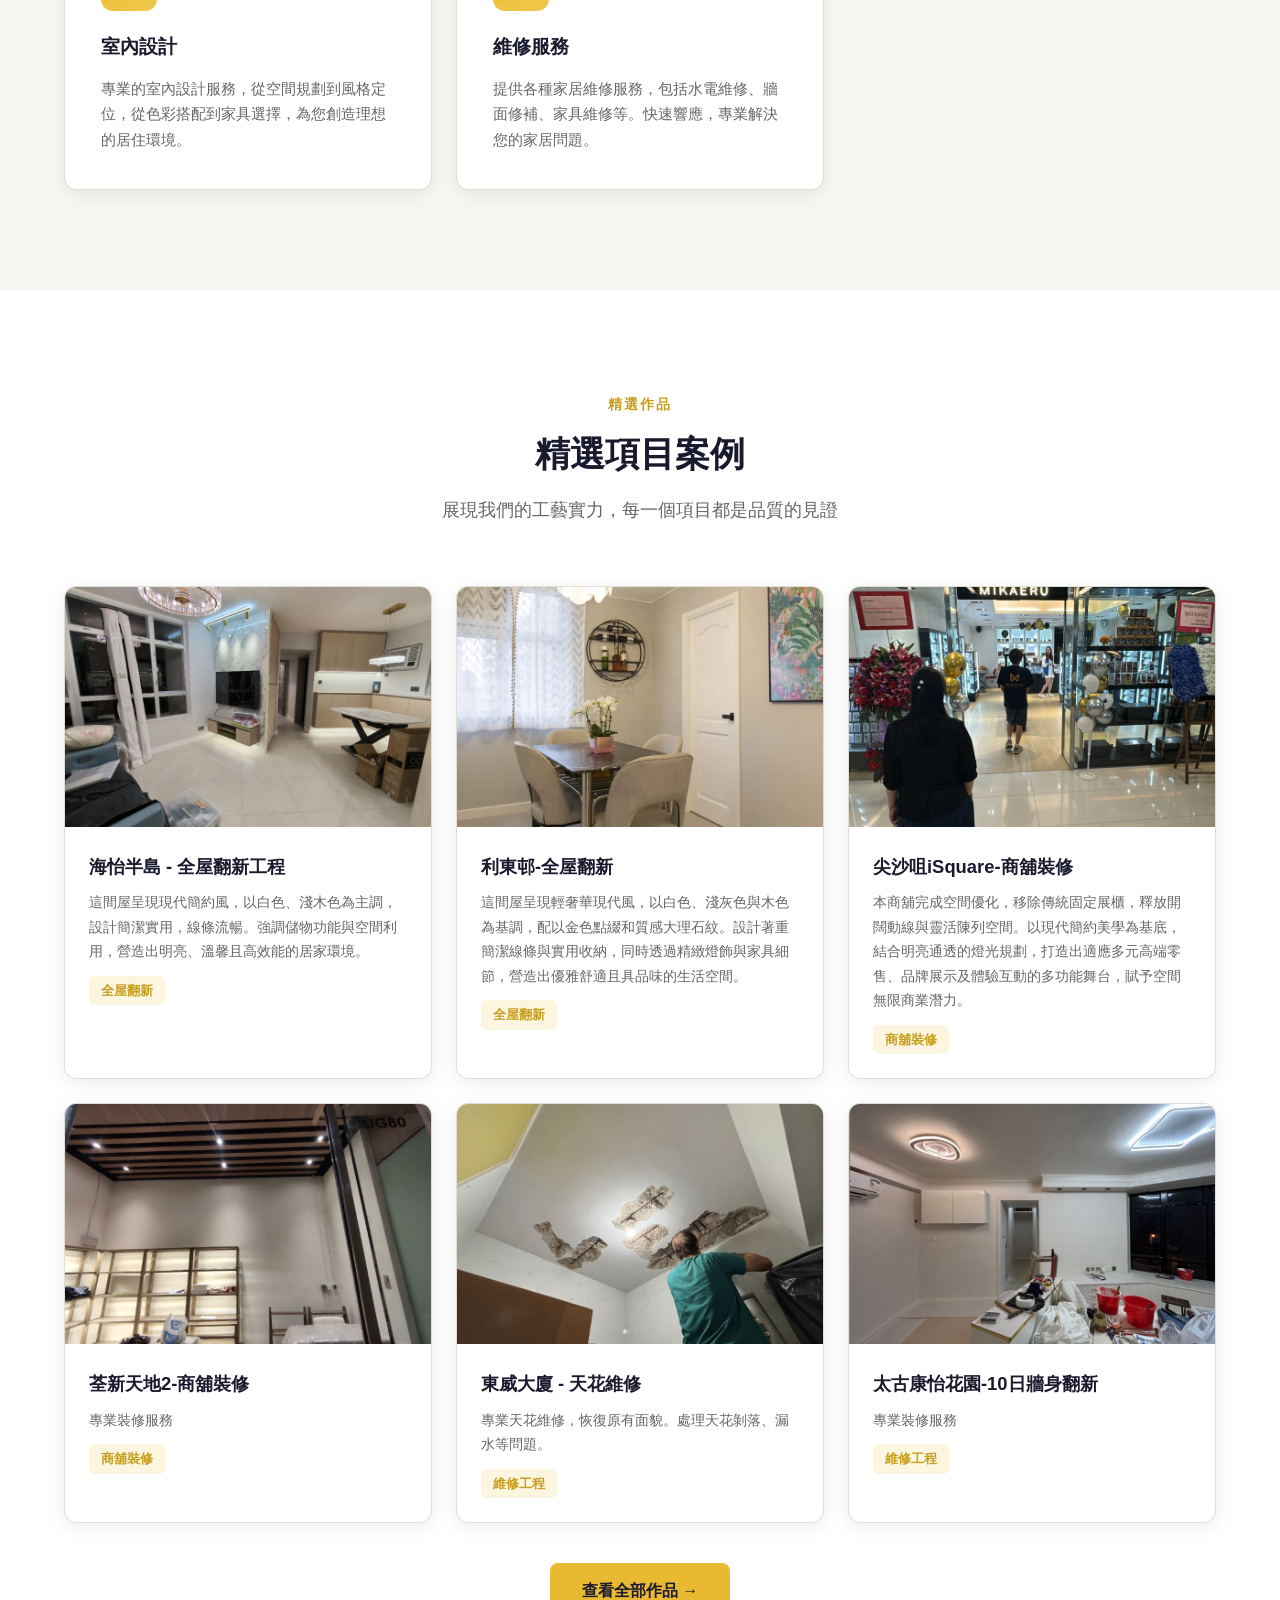
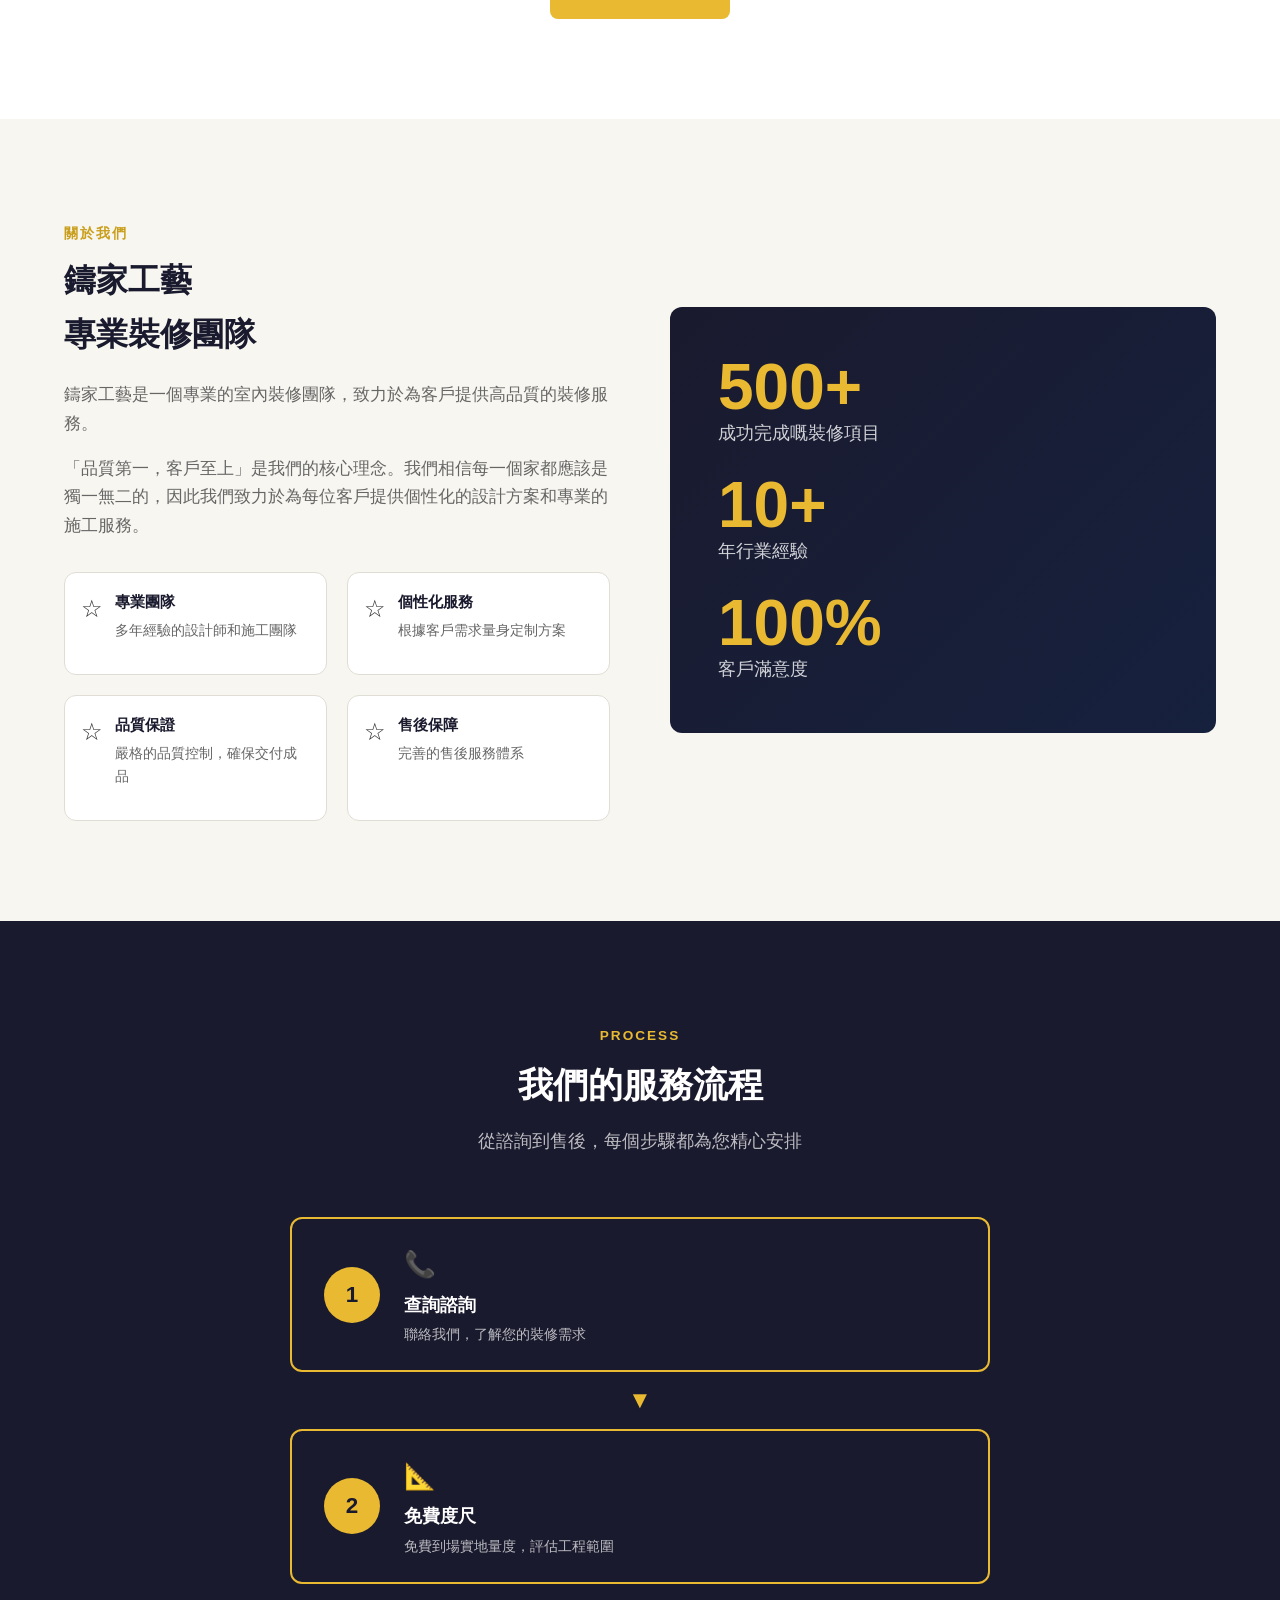
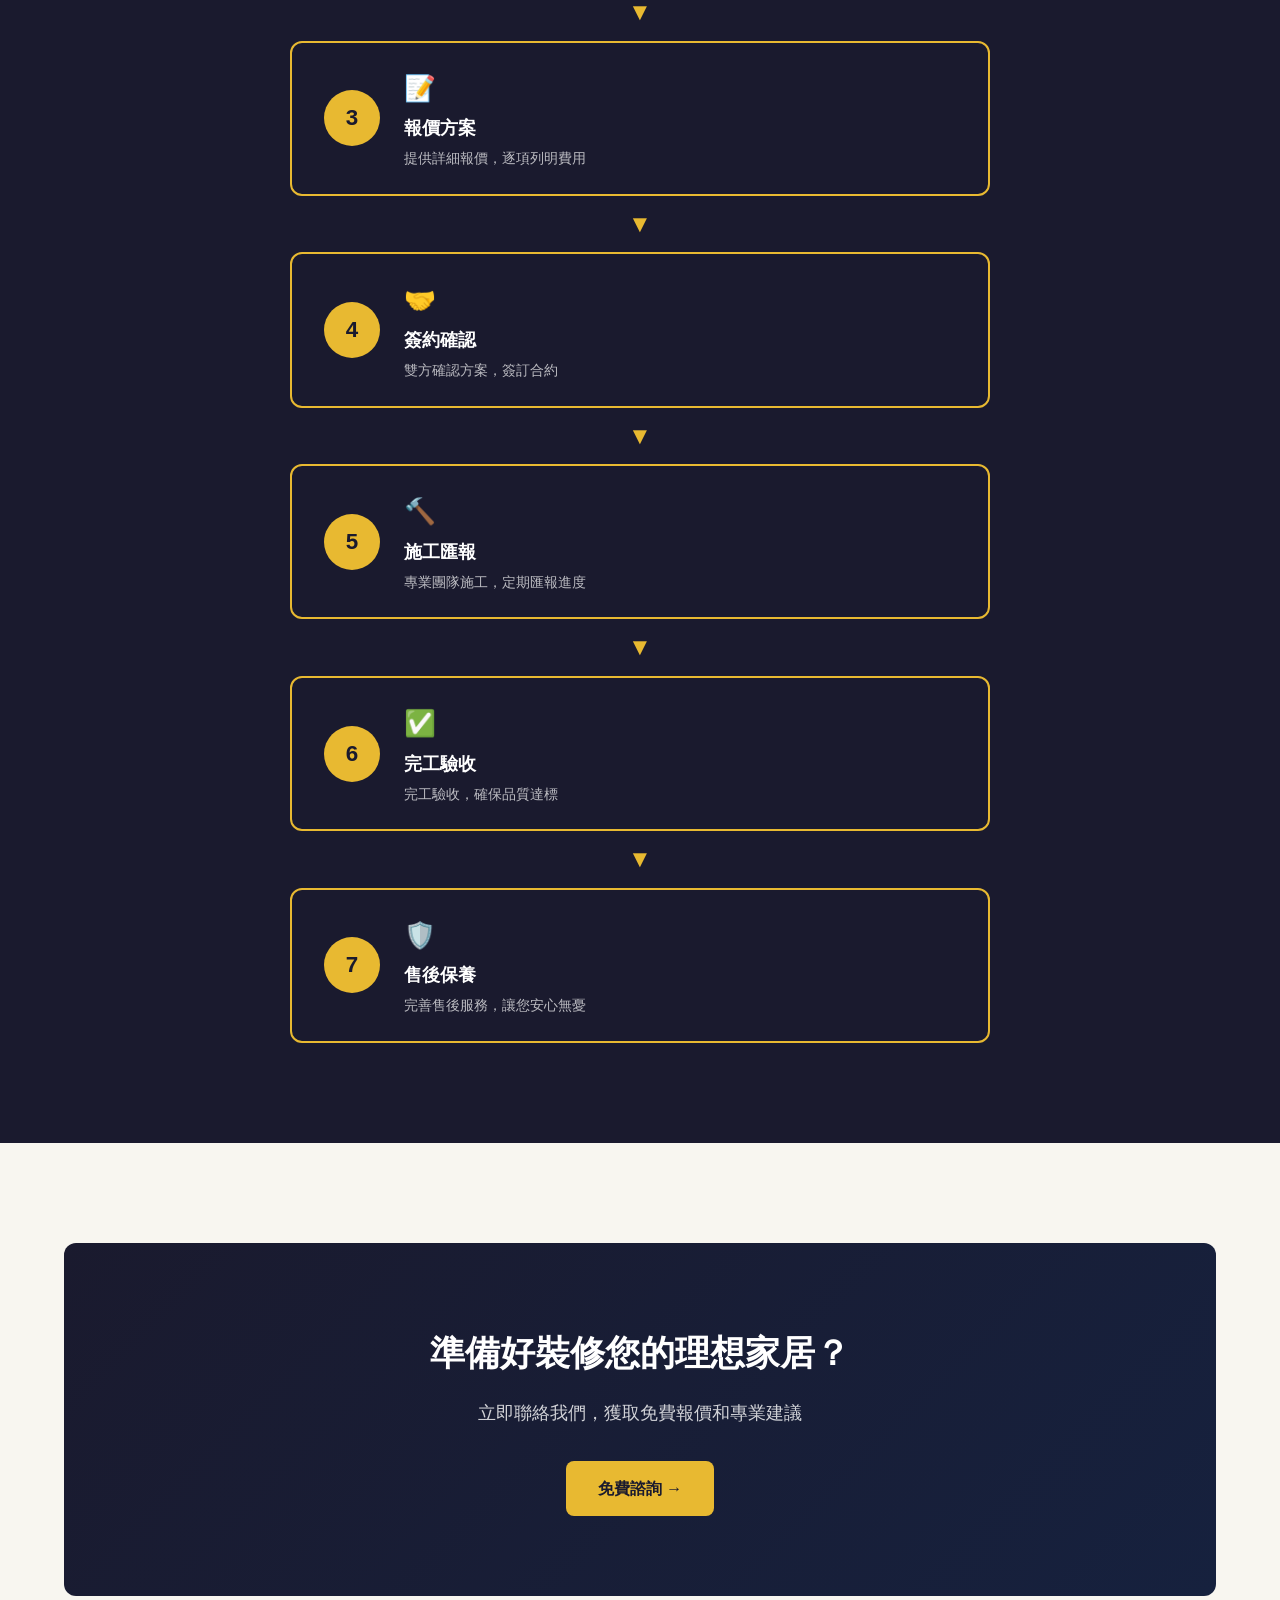
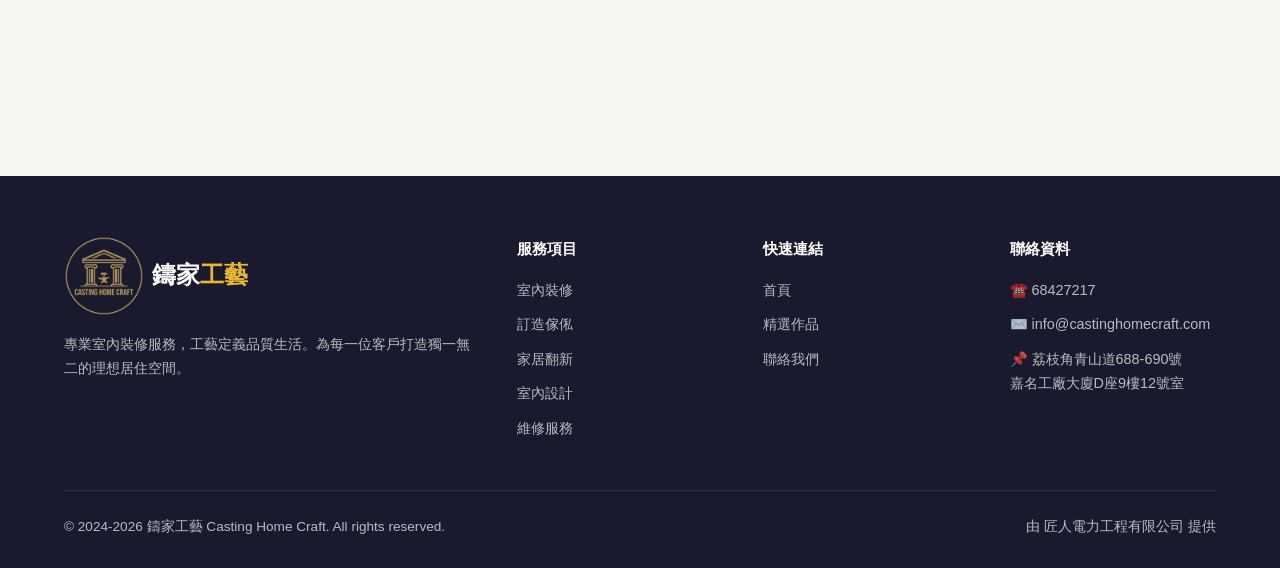
==== commit caa04e9d: "feat: update email to info@castinghomecraft.com (new domain)" ====
--- a/index.html
+++ b/index.html
@@ -321,7 +321,7 @@
       <div class="footer-col">
         <h4>聯絡資料</h4>
         <a href="tel:+85268427217">☎️ 68427217</a>
-        <a href="mailto:info@castinghomecraft.dpdns.org">✉️ info@castinghomecraft.dpdns.org</a>
+        <a href="mailto:info@castinghomecraft.com">✉️ info@castinghomecraft.com</a>
         <a>📌 荔枝角青山道688-690號<br>嘉名工廠大廈D座9樓12號室</a>
       </div>
     </div>
--- a/css/style.css
+++ b/css/style.css
@@ -212,13 +212,13 @@
 }
 .process-step {
   display: flex; align-items: center; gap: 24px;
-  background: rgba(255,255,255,0.08);
-  border: 1px solid rgba(255,255,255,0.15);
-  border-radius: var(--radius);
+  background: transparent;
+  border: 2px solid var(--accent);
+  border-radius: 12px;
   padding: 24px 32px;
   transition: background 0.3s;
 }
-.process-step:hover { background: rgba(255,255,255,0.14); }
+.process-step:hover { border-color: #f0d060; }
 .process-num {
   width: 56px; height: 56px; border-radius: 50%; flex-shrink: 0;
   background: var(--accent); color: var(--primary);
